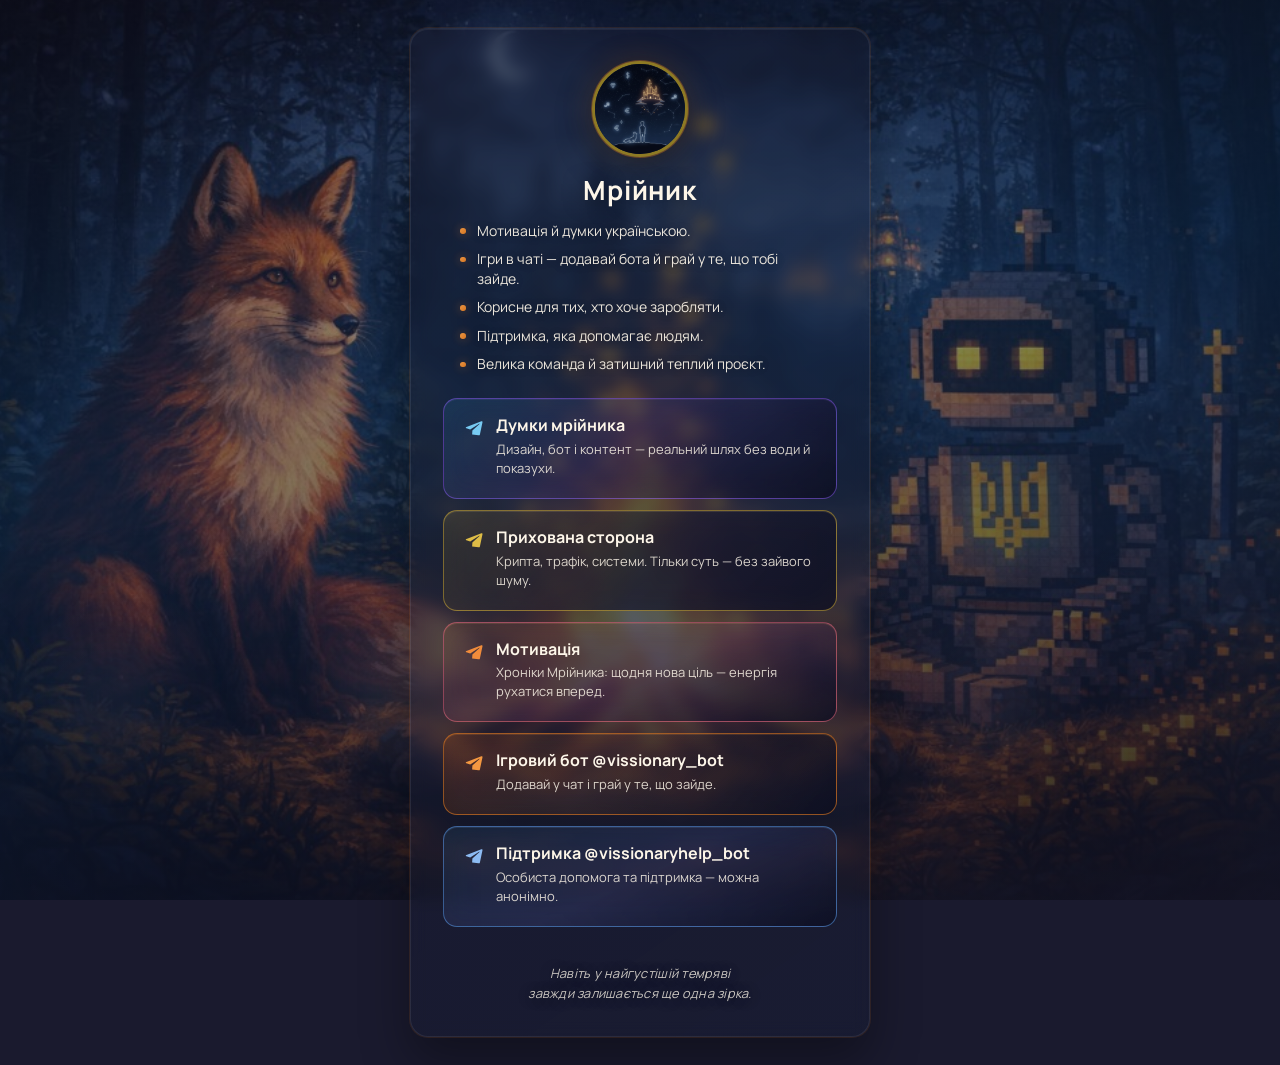
==== index.html @ c7b444ce "Upd 2.0 news" ====
<!DOCTYPE html>
<html lang="uk">
<head>
  <meta charset="UTF-8" />
  <meta name="viewport" content="width=device-width, initial-scale=1, viewport-fit=cover" />
  <meta
    name="description"
    content="Мрійник: Telegram-канали про гроші, дизайн і мотивацію, ігровий бот та анонімна підтримка."
  />
  <meta name="theme-color" content="#1a1a2e" />
  <title>Мрійник — посилання</title>
  <link rel="preconnect" href="https://fonts.googleapis.com" />
  <link rel="preconnect" href="https://fonts.gstatic.com" crossorigin />
  <link
    href="https://fonts.googleapis.com/css2?family=Manrope:wght@400;600;700&display=swap"
    rel="stylesheet"
  />
  <link rel="stylesheet" href="styles.css" />
</head>
<body>
  <div class="bg-scene" aria-hidden="true">
    <div class="bg-photo"></div>
    <div class="bg-vignette"></div>
    <div class="bg-night-cycle"></div>
    <div class="smoke">
      <span class="smoke__wisp smoke__wisp--1"></span>
      <span class="smoke__wisp smoke__wisp--2"></span>
      <span class="smoke__wisp smoke__wisp--3"></span>
      <span class="smoke__wisp smoke__wisp--4"></span>
      <span class="smoke__wisp smoke__wisp--5"></span>
    </div>
  </div>
  <div class="shell">
    <main class="card">
      <header class="profile">
        <div class="avatar">
          <img class="avatar__img" src="1.png" alt="Мрійник" width="96" height="96" />
        </div>
        <h1 class="profile__title">Мрійник</h1>
        <ul class="profile__list">
          <li>Мотивація й думки українською.</li>
          <li>Ігри в чаті — додавай бота й грай у те, що тобі зайде.</li>
          <li>Корисне для тих, хто хоче заробляти.</li>
          <li>Підтримка, яка допомагає людям.</li>
          <li>Велика команда й затишний теплий проєкт.</li>
        </ul>
      </header>

      <ul class="links" aria-label="Канали та боти в Telegram">
        <li>
          <a
            class="link link--design"
            href="https://t.me/Mechtatel_dumki"
            target="_blank"
            rel="noopener noreferrer"
          >
            <div class="link__row">
              <svg class="link__icon" viewBox="0 0 24 24" fill="currentColor" aria-hidden="true">
                <path
                  d="M9.78 18.65l.28-4.23 7.68-6.92c.33-.3-.07-.46-.52-.19L7.74 13.3 3.64 12c-.88-.29-.89-.86.08-1.3l15.97-6.16c.73-.33 1.43.18 1.15 1.43l-2.72 12.81c-.19.91-.74 1.13-1.5.71L9.78 18.65z"
                />
              </svg>
              <div class="link__text">
                <span class="link__title">Думки мрійника</span>
                <span class="link__desc">Дизайн, бот і контент — реальний шлях без води й показухи.</span>
              </div>
            </div>
          </a>
        </li>

        <li>
          <a
            class="link link--cash"
            href="https://t.me/vissionary_cash"
            target="_blank"
            rel="noopener noreferrer"
          >
            <div class="link__row">
              <svg class="link__icon" viewBox="0 0 24 24" fill="currentColor" aria-hidden="true">
                <path
                  d="M9.78 18.65l.28-4.23 7.68-6.92c.33-.3-.07-.46-.52-.19L7.74 13.3 3.64 12c-.88-.29-.89-.86.08-1.3l15.97-6.16c.73-.33 1.43.18 1.15 1.43l-2.72 12.81c-.19.91-.74 1.13-1.5.71L9.78 18.65z"
                />
              </svg>
              <div class="link__text">
                <span class="link__title">Прихована сторона</span>
                <span class="link__desc">Крипта, трафік, системи. Тільки суть — без зайвого шуму.</span>
              </div>
            </div>
          </a>
        </li>

        <li>
          <a
            class="link link--motivation"
            href="https://t.me/Mechtatel_Motivation"
            target="_blank"
            rel="noopener noreferrer"
          >
            <div class="link__row">
              <svg class="link__icon" viewBox="0 0 24 24" fill="currentColor" aria-hidden="true">
                <path
                  d="M9.78 18.65l.28-4.23 7.68-6.92c.33-.3-.07-.46-.52-.19L7.74 13.3 3.64 12c-.88-.29-.89-.86.08-1.3l15.97-6.16c.73-.33 1.43.18 1.15 1.43l-2.72 12.81c-.19.91-.74 1.13-1.5.71L9.78 18.65z"
                />
              </svg>
              <div class="link__text">
                <span class="link__title">Мотивація</span>
                <span class="link__desc">Хроніки Мрійника: щодня нова ціль — енергія рухатися вперед.</span>
              </div>
            </div>
          </a>
        </li>

        <li>
          <a
            class="link link--play"
            href="https://t.me/vissionary_bot"
            target="_blank"
            rel="noopener noreferrer"
          >
            <div class="link__row">
              <svg class="link__icon" viewBox="0 0 24 24" fill="currentColor" aria-hidden="true">
                <path
                  d="M9.78 18.65l.28-4.23 7.68-6.92c.33-.3-.07-.46-.52-.19L7.74 13.3 3.64 12c-.88-.29-.89-.86.08-1.3l15.97-6.16c.73-.33 1.43.18 1.15 1.43l-2.72 12.81c-.19.91-.74 1.13-1.5.71L9.78 18.65z"
                />
              </svg>
              <div class="link__text">
                <span class="link__title">Ігровий бот @vissionary_bot</span>
                <span class="link__desc">Додавай у чат і грай у те, що зайде.</span>
              </div>
            </div>
          </a>
        </li>

        <li>
          <a
            class="link link--help"
            href="https://t.me/vissionaryhelp_bot"
            target="_blank"
            rel="noopener noreferrer"
          >
            <div class="link__row">
              <svg class="link__icon" viewBox="0 0 24 24" fill="currentColor" aria-hidden="true">
                <path
                  d="M9.78 18.65l.28-4.23 7.68-6.92c.33-.3-.07-.46-.52-.19L7.74 13.3 3.64 12c-.88-.29-.89-.86.08-1.3l15.97-6.16c.73-.33 1.43.18 1.15 1.43l-2.72 12.81c-.19.91-.74 1.13-1.5.71L9.78 18.65z"
                />
              </svg>
              <div class="link__text">
                <span class="link__title">Підтримка @vissionaryhelp_bot</span>
                <span class="link__desc">Особиста допомога та підтримка — можна анонімно.</span>
              </div>
            </div>
          </a>
        </li>
      </ul>

      <footer class="site-footer">
        <p class="site-footer__quote">
          Навіть у найгустішій темряві завжди залишається ще одна зірка.
        </p>
      </footer>
    </main>
  </div>
</body>
</html>
---- styles.css ----
/* --------------------------------------------------------------------------
   Тема «лис / вогонь» — змінні
   -------------------------------------------------------------------------- */
:root {
  --fox-orange: #e67e22;
  --fox-deep: #d35400;
  --amber: #ff9f43;
  --night: #1a1a2e;
  --navy: #16213e;
  --forest: #0f3460;
  --gold: #f1c40f;
  --cream: #fdf6e9;

  --glass-bg: rgba(12, 14, 32, 0.62);
  --glass-bg-hover: rgba(18, 22, 48, 0.78);
  --glass-border: rgba(230, 126, 34, 0.42);
  --glass-border-hover: rgba(241, 196, 15, 0.5);

  --radius-card: 18px;
  --radius-link: 14px;
  --shadow-fire: 0 8px 32px rgba(230, 126, 34, 0.18);

  --font: "Manrope", system-ui, -apple-system, sans-serif;
  --safe-top: env(safe-area-inset-top, 0px);
  --safe-bottom: env(safe-area-inset-bottom, 0px);
}

/* --------------------------------------------------------------------------
   База
   -------------------------------------------------------------------------- */
*,
*::before,
*::after {
  box-sizing: border-box;
}

html {
  height: 100%;
  scroll-behavior: smooth;
}

@media (prefers-reduced-motion: reduce) {
  html {
    scroll-behavior: auto;
  }
}

body {
  margin: 0;
  min-height: 100%;
  min-height: 100dvh;
  position: relative;
  font-family: var(--font);
  font-size: 16px;
  line-height: 1.5;
  color: var(--cream);
  background-color: var(--night);
  display: flex;
  flex-direction: column;
  align-items: center;
  justify-content: flex-start;
  padding: calc(1.35rem + var(--safe-top)) clamp(1rem, 4vw, 1.5rem)
    calc(1.75rem + var(--safe-bottom));
}

/* --------------------------------------------------------------------------
   Фон: фото, затьмарення, «ніч іде», дим від вогнища
   -------------------------------------------------------------------------- */
.bg-scene {
  position: fixed;
  inset: 0;
  z-index: 0;
  overflow: hidden;
  pointer-events: none;
}

.bg-photo {
  position: absolute;
  inset: 0;
  background-image: url("background.png");
  background-size: cover;
  background-position: center 40%;
  background-repeat: no-repeat;
  transform: scale(1.02);
}

.bg-vignette {
  position: absolute;
  inset: 0;
  background: linear-gradient(
    168deg,
    rgba(22, 24, 48, 0.4) 0%,
    rgba(15, 52, 96, 0.5) 42%,
    rgba(26, 26, 46, 0.82) 100%
  );
}

/* Повільна зміна світла ніби глибшає ніч / гасне жар */
.bg-night-cycle {
  position: absolute;
  inset: 0;
  background:
    radial-gradient(
      ellipse 130% 90% at 50% 88%,
      rgba(255, 120, 60, 0.12) 0%,
      transparent 42%
    ),
    radial-gradient(
      ellipse 90% 70% at 20% 95%,
      rgba(10, 18, 45, 0.55) 0%,
      transparent 55%
    ),
    radial-gradient(
      ellipse 80% 60% at 82% 90%,
      rgba(8, 14, 38, 0.45) 0%,
      transparent 50%
    );
  mix-blend-mode: soft-light;
  animation: nightDrift 72s ease-in-out infinite alternate;
}

@keyframes nightDrift {
  0% {
    opacity: 0.45;
    filter: hue-rotate(0deg) saturate(1);
  }
  33% {
    opacity: 0.72;
    filter: hue-rotate(-8deg) saturate(1.08);
  }
  66% {
    opacity: 0.58;
    filter: hue-rotate(6deg) saturate(0.92);
  }
  100% {
    opacity: 0.68;
    filter: hue-rotate(-4deg) saturate(1.02);
  }
}

.smoke {
  position: absolute;
  inset: 0;
}

.smoke__wisp {
  position: absolute;
  left: 50%;
  bottom: clamp(14%, 18vh, 22%);
  width: min(42vw, 220px);
  height: min(55vh, 380px);
  border-radius: 50%;
  filter: blur(32px);
  transform: translate(-50%, 0);
  transform-origin: 50% 100%;
  will-change: transform, opacity;
}

.smoke__wisp--1 {
  margin-left: -18%;
  background: radial-gradient(
    ellipse 70% 55% at 50% 100%,
    rgba(255, 190, 140, 0.14) 0%,
    rgba(170, 180, 200, 0.12) 35%,
    rgba(100, 110, 140, 0.04) 60%,
    transparent 78%
  );
  animation: smokeFloat1 32s ease-in-out infinite;
}

.smoke__wisp--2 {
  margin-left: -42%;
  width: min(38vw, 180px);
  height: min(48vh, 320px);
  filter: blur(40px);
  background: radial-gradient(
    ellipse 65% 50% at 55% 100%,
    rgba(200, 210, 230, 0.16) 0%,
    rgba(130, 140, 170, 0.07) 50%,
    transparent 72%
  );
  animation: smokeFloat2 41s ease-in-out infinite;
  animation-delay: -8s;
}

.smoke__wisp--3 {
  margin-left: 2%;
  width: min(48vw, 260px);
  height: min(62vh, 420px);
  filter: blur(36px);
  background: radial-gradient(
    ellipse 75% 58% at 48% 100%,
    rgba(255, 200, 160, 0.1) 0%,
    rgba(160, 175, 200, 0.11) 40%,
    transparent 75%
  );
  animation: smokeFloat3 36s ease-in-out infinite;
  animation-delay: -14s;
}

.smoke__wisp--4 {
  margin-left: -55%;
  width: min(35vw, 160px);
  height: min(40vh, 280px);
  bottom: clamp(16%, 20vh, 24%);
  filter: blur(44px);
  background: radial-gradient(
    ellipse 60% 48% at 50% 100%,
    rgba(185, 195, 215, 0.12) 0%,
    transparent 68%
  );
  animation: smokeFloat4 48s ease-in-out infinite;
  animation-delay: -22s;
}

.smoke__wisp--5 {
  margin-left: 28%;
  width: min(36vw, 170px);
  height: min(44vh, 300px);
  filter: blur(38px);
  background: radial-gradient(
    ellipse 68% 52% at 45% 100%,
    rgba(210, 218, 235, 0.13) 0%,
    rgba(120, 130, 160, 0.05) 55%,
    transparent 74%
  );
  animation: smokeFloat5 39s ease-in-out infinite;
  animation-delay: -5s;
}

@keyframes smokeFloat1 {
  0%,
  100% {
    transform: translate(-50%, 0) scale(1) rotate(-1deg);
    opacity: 0.35;
  }
  25% {
    transform: translate(calc(-50% + 18px), -18vh) scale(1.12) rotate(2deg);
    opacity: 0.65;
  }
  50% {
    transform: translate(calc(-50% - 12px), -36vh) scale(1.22) rotate(-2deg);
    opacity: 0.5;
  }
  75% {
    transform: translate(calc(-50% + 8px), -52vh) scale(1.08) rotate(1deg);
    opacity: 0.28;
  }
}

@keyframes smokeFloat2 {
  0%,
  100% {
    transform: translate(-50%, 4%) scale(0.95) rotate(2deg);
    opacity: 0.25;
  }
  30% {
    transform: translate(calc(-50% - 24px), -22vh) scale(1.08) rotate(-3deg);
    opacity: 0.55;
  }
  60% {
    transform: translate(calc(-50% + 10px), -44vh) scale(1.18) rotate(2deg);
    opacity: 0.4;
  }
  85% {
    transform: translate(calc(-50% - 6px), -58vh) scale(1.02) rotate(-1deg);
    opacity: 0.2;
  }
}

@keyframes smokeFloat3 {
  0%,
  100% {
    transform: translate(-50%, 0) scale(1.05) rotate(0deg);
    opacity: 0.3;
  }
  20% {
    transform: translate(calc(-50% - 15px), -14vh) scale(1.1) rotate(3deg);
    opacity: 0.58;
  }
  55% {
    transform: translate(calc(-50% + 22px), -38vh) scale(1.25) rotate(-2deg);
    opacity: 0.45;
  }
  80% {
    transform: translate(calc(-50% - 8px), -55vh) scale(1.06) rotate(1deg);
    opacity: 0.22;
  }
}

@keyframes smokeFloat4 {
  0%,
  100% {
    transform: translate(-50%, 0) scale(1) rotate(-2deg);
    opacity: 0.2;
  }
  40% {
    transform: translate(calc(-50% + 14px), -28vh) scale(1.15) rotate(3deg);
    opacity: 0.48;
  }
  70% {
    transform: translate(calc(-50% - 20px), -48vh) scale(1.08) rotate(-2deg);
    opacity: 0.32;
  }
}

@keyframes smokeFloat5 {
  0%,
  100% {
    transform: translate(-50%, 2%) scale(0.98) rotate(1deg);
    opacity: 0.28;
  }
  35% {
    transform: translate(calc(-50% + 20px), -20vh) scale(1.12) rotate(-2deg);
    opacity: 0.52;
  }
  65% {
    transform: translate(calc(-50% - 14px), -42vh) scale(1.2) rotate(2deg);
    opacity: 0.38;
  }
}

@media (prefers-reduced-motion: reduce) {
  .bg-night-cycle,
  .smoke__wisp {
    animation: none !important;
  }

  .bg-night-cycle {
    opacity: 0.55;
  }

  .smoke__wisp {
    opacity: 0.2;
    transform: translate(-50%, -10vh);
  }
}

/* --------------------------------------------------------------------------
   Обгортка картки
   -------------------------------------------------------------------------- */
.shell {
  position: relative;
  z-index: 1;
  width: 100%;
  max-width: 440px;
  padding: clamp(1.25rem, 4vw, 1.75rem);
  border-radius: var(--radius-card);
  background: linear-gradient(
    145deg,
    rgba(26, 26, 46, 0.35) 0%,
    rgba(22, 33, 62, 0.25) 100%
  );
  border: 1px solid rgba(255, 255, 255, 0.08);
  box-shadow:
    0 0 0 1px rgba(230, 126, 34, 0.12),
    0 24px 48px rgba(0, 0, 0, 0.35),
    inset 0 1px 0 rgba(255, 255, 255, 0.06);
  backdrop-filter: blur(8px);
  -webkit-backdrop-filter: blur(8px);
}

.card {
  display: flex;
  flex-direction: column;
  align-items: center;
  gap: 1.5rem;
}

/* --------------------------------------------------------------------------
   Профіль
   -------------------------------------------------------------------------- */
.profile {
  text-align: center;
}

.avatar {
  width: 96px;
  height: 96px;
  margin: 0 auto 0.85rem;
  border-radius: 50%;
  border: 3px solid rgba(241, 196, 15, 0.55);
  box-shadow:
    0 0 0 1px rgba(230, 126, 34, 0.35),
    0 10px 36px rgba(0, 0, 0, 0.45),
    0 0 32px rgba(230, 126, 34, 0.2);
  background: var(--navy);
  overflow: hidden;
}

.avatar__img {
  width: 100%;
  height: 100%;
  display: block;
  object-fit: cover;
  object-position: center 28%;
}

.profile__title {
  margin: 0;
  font-size: clamp(1.4rem, 4.5vw, 1.65rem);
  font-weight: 700;
  letter-spacing: 0.03em;
  text-shadow: 0 2px 20px rgba(0, 0, 0, 0.55);
}

.profile__list {
  margin: 0.65rem 0 0;
  padding: 0;
  list-style: none;
  width: 100%;
  max-width: 22.5rem;
  margin-inline: auto;
  text-align: left;
  font-size: 0.875rem;
  font-weight: 400;
  line-height: 1.45;
  opacity: 0.92;
}

.profile__list li {
  position: relative;
  margin: 0 0 0.5rem;
  padding-left: 1.05rem;
  text-shadow: 0 1px 10px rgba(0, 0, 0, 0.45);
}

.profile__list li:last-child {
  margin-bottom: 0;
}

.profile__list li::before {
  content: "";
  position: absolute;
  left: 0;
  top: 0.55em;
  width: 0.35rem;
  height: 0.35rem;
  border-radius: 50%;
  background: linear-gradient(135deg, var(--amber), var(--fox-orange));
  box-shadow: 0 0 10px rgba(230, 126, 34, 0.55);
}

/* --------------------------------------------------------------------------
   Посилання
   -------------------------------------------------------------------------- */
.links {
  width: 100%;
  display: flex;
  flex-direction: column;
  gap: 0.7rem;
  margin: 0;
  padding: 0;
  list-style: none;
}

.link {
  display: block;
  text-decoration: none;
  color: inherit;
  padding: 1rem 1.2rem;
  border-radius: var(--radius-link);
  background: var(--glass-bg);
  border: 1px solid var(--glass-border);
  backdrop-filter: blur(14px);
  -webkit-backdrop-filter: blur(14px);
  transition:
    transform 0.22s ease,
    box-shadow 0.22s ease,
    border-color 0.22s ease,
    background 0.22s ease;
}

@media (prefers-reduced-motion: reduce) {
  .link {
    transition: none;
  }
}

.link:hover {
  transform: translateY(-3px);
}

.link:active {
  transform: translateY(-1px);
}

.link:focus-visible {
  outline: 2px solid var(--gold);
  outline-offset: 3px;
}

/* Окреме оформлення кнопок */
.link--cash {
  border-color: rgba(212, 175, 55, 0.55);
  background:
    linear-gradient(135deg, rgba(212, 175, 55, 0.14) 0%, rgba(26, 26, 46, 0.72) 55%, rgba(12, 14, 32, 0.75) 100%);
  box-shadow: inset 0 1px 0 rgba(255, 220, 150, 0.12);
}

.link--cash .link__icon {
  color: #e8c547;
}

.link--cash:hover {
  border-color: rgba(241, 220, 120, 0.75);
  background:
    linear-gradient(135deg, rgba(212, 175, 55, 0.22) 0%, rgba(30, 32, 55, 0.82) 50%, rgba(14, 16, 36, 0.88) 100%);
  box-shadow:
    0 0 24px rgba(212, 175, 55, 0.22),
    0 12px 32px rgba(0, 0, 0, 0.35);
}

.link--cash:focus-visible {
  outline-color: #e8c547;
}

.link--design {
  border-color: rgba(139, 92, 246, 0.5);
  background:
    linear-gradient(145deg, rgba(56, 189, 248, 0.12) 0%, rgba(139, 92, 246, 0.1) 45%, rgba(12, 14, 32, 0.78) 100%);
  box-shadow: inset 0 1px 0 rgba(167, 139, 250, 0.1);
}

.link--design .link__icon {
  color: #7dd3fc;
}

.link--design:hover {
  border-color: rgba(167, 139, 250, 0.7);
  background:
    linear-gradient(145deg, rgba(56, 189, 248, 0.2) 0%, rgba(139, 92, 246, 0.16) 40%, rgba(18, 20, 42, 0.88) 100%);
  box-shadow:
    0 0 28px rgba(139, 92, 246, 0.25),
    0 12px 32px rgba(0, 0, 0, 0.35);
}

.link--design:focus-visible {
  outline-color: #a78bfa;
}

.link--motivation {
  border-color: rgba(251, 113, 133, 0.5);
  background:
    linear-gradient(160deg, rgba(251, 146, 60, 0.12) 0%, rgba(244, 114, 182, 0.1) 50%, rgba(12, 14, 32, 0.78) 100%);
  box-shadow: inset 0 1px 0 rgba(253, 186, 116, 0.12);
}

.link--motivation .link__icon {
  color: #fb923c;
}

.link--motivation:hover {
  border-color: rgba(253, 164, 175, 0.75);
  background:
    linear-gradient(160deg, rgba(251, 146, 60, 0.2) 0%, rgba(244, 114, 182, 0.16) 45%, rgba(18, 20, 42, 0.88) 100%);
  box-shadow:
    0 0 28px rgba(251, 113, 133, 0.22),
    0 12px 32px rgba(0, 0, 0, 0.35);
}

.link--motivation:focus-visible {
  outline-color: #fb7185;
}

.link--play {
  border-color: rgba(230, 126, 34, 0.6);
  background:
    linear-gradient(125deg, rgba(211, 84, 0, 0.18) 0%, rgba(230, 126, 34, 0.1) 40%, rgba(12, 14, 32, 0.78) 100%);
  box-shadow: inset 0 1px 0 rgba(255, 159, 67, 0.15);
}

.link--play .link__icon {
  color: #ff9f43;
}

.link--play:hover {
  border-color: rgba(255, 159, 67, 0.85);
  background:
    linear-gradient(125deg, rgba(211, 84, 0, 0.26) 0%, rgba(230, 126, 34, 0.18) 35%, rgba(18, 20, 42, 0.88) 100%);
  box-shadow:
    0 0 32px rgba(230, 126, 34, 0.35),
    0 12px 32px rgba(0, 0, 0, 0.35);
}

.link--play:focus-visible {
  outline-color: #ff9f43;
}

.link--help {
  border-color: rgba(96, 165, 250, 0.5);
  background:
    linear-gradient(155deg, rgba(56, 189, 248, 0.08) 0%, rgba(129, 140, 248, 0.12) 50%, rgba(12, 14, 32, 0.78) 100%);
  box-shadow: inset 0 1px 0 rgba(147, 197, 253, 0.12);
}

.link--help .link__icon {
  color: #93c5fd;
}

.link--help:hover {
  border-color: rgba(147, 197, 253, 0.75);
  background:
    linear-gradient(155deg, rgba(56, 189, 248, 0.14) 0%, rgba(129, 140, 248, 0.18) 45%, rgba(18, 20, 42, 0.88) 100%);
  box-shadow:
    0 0 28px rgba(96, 165, 250, 0.22),
    0 12px 32px rgba(0, 0, 0, 0.35);
}

.link--help:focus-visible {
  outline-color: #93c5fd;
}

.link__row {
  display: flex;
  align-items: flex-start;
  gap: 0.65rem;
  margin-bottom: 0.25rem;
}

.link__icon {
  width: 1.4rem;
  height: 1.4rem;
  flex-shrink: 0;
  margin-top: 0.12rem;
  color: var(--amber);
  opacity: 0.95;
}

.link__text {
  flex: 1;
  min-width: 0;
  display: flex;
  flex-direction: column;
  align-items: flex-start;
}

.link__title {
  font-weight: 700;
  font-size: 1rem;
  line-height: 1.35;
  display: flex;
  flex-wrap: wrap;
  align-items: center;
  gap: 0.35rem 0.5rem;
}

.link__desc {
  display: block;
  margin-top: 0.2rem;
  font-size: 0.8125rem;
  opacity: 0.84;
  line-height: 1.45;
}

.badge {
  display: inline-flex;
  align-items: center;
  font-size: 0.625rem;
  font-weight: 700;
  text-transform: uppercase;
  letter-spacing: 0.07em;
  padding: 0.22rem 0.5rem;
  border-radius: 6px;
  background: rgba(241, 196, 15, 0.18);
  color: var(--gold);
  border: 1px solid rgba(241, 196, 15, 0.32);
}

/* --------------------------------------------------------------------------
   Підвал
   -------------------------------------------------------------------------- */
.site-footer {
  margin-top: 0.85rem;
  text-align: center;
}

.site-footer__quote {
  margin: 0;
  max-width: 28ch;
  margin-inline: auto;
  font-size: 0.8rem;
  font-style: italic;
  font-weight: 400;
  line-height: 1.55;
  letter-spacing: 0.02em;
  color: rgba(253, 246, 233, 0.78);
  text-shadow: 0 1px 14px rgba(0, 0, 0, 0.45);
}

/* --------------------------------------------------------------------------
   Великі екрани
   -------------------------------------------------------------------------- */
@media (min-width: 900px) {
  body {
    justify-content: center;
    padding-top: calc(1.75rem + var(--safe-top));
  }

  .bg-photo {
    background-position: center center;
  }

  .shell {
    padding: clamp(1.5rem, 3vw, 2rem) clamp(1.5rem, 3vw, 2rem);
  }
}

@media (min-width: 1200px) {
  .shell {
    max-width: 460px;
  }
}
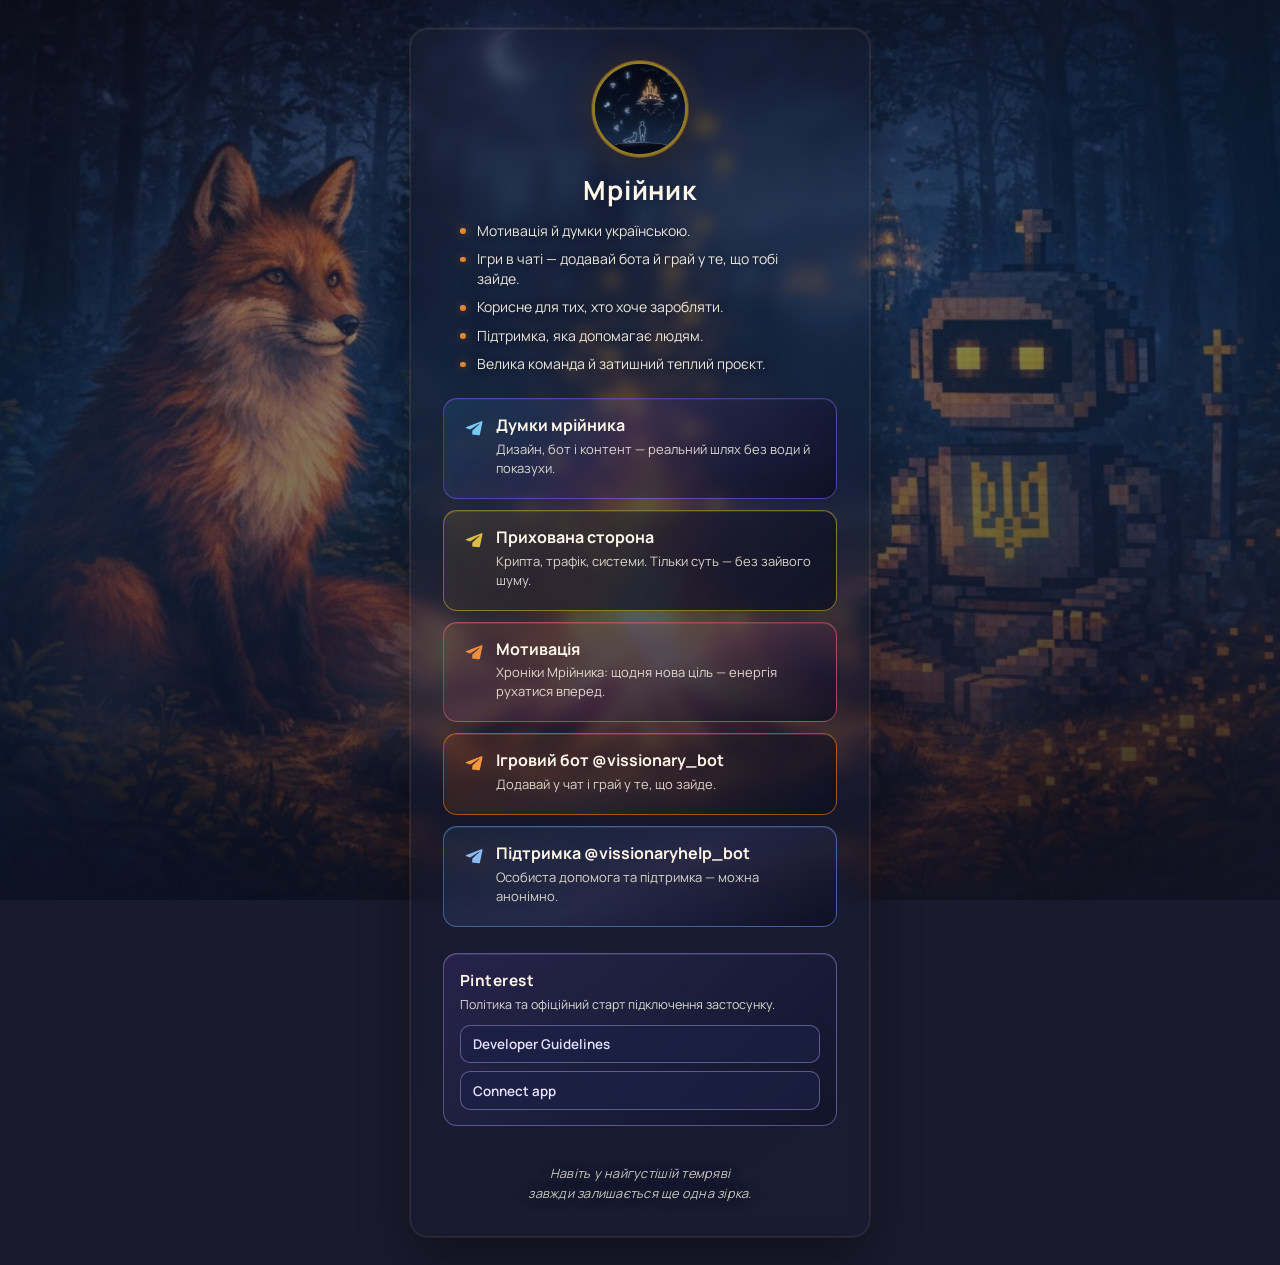
==== commit 34825c61: "upd upd" ====
--- a/index.html
+++ b/index.html
@@ -153,6 +153,29 @@
         </li>
       </ul>
 
+      <section class="pinterest" aria-label="Документи Pinterest">
+        <h2 class="pinterest__title">Pinterest</h2>
+        <p class="pinterest__desc">Політика та офіційний старт підключення застосунку.</p>
+        <div class="pinterest__links">
+          <a
+            class="pinterest__link"
+            href="https://policy.pinterest.com/en-gb/developer-guidelines?utm_source=chatgpt.com"
+            target="_blank"
+            rel="noopener noreferrer"
+          >
+            Developer Guidelines
+          </a>
+          <a
+            class="pinterest__link"
+            href="https://developers.pinterest.com/docs/getting-started/connect-app/"
+            target="_blank"
+            rel="noopener noreferrer"
+          >
+            Connect app
+          </a>
+        </div>
+      </section>
+
       <footer class="site-footer">
         <p class="site-footer__quote">
           Навіть у найгустішій темряві завжди залишається ще одна зірка.
--- a/styles.css
+++ b/styles.css
@@ -668,6 +668,65 @@
 }
 
 /* --------------------------------------------------------------------------
+   Pinterest блок
+   -------------------------------------------------------------------------- */
+.pinterest {
+  width: 100%;
+  margin-top: 0.15rem;
+  padding: 0.95rem 1rem;
+  border-radius: 14px;
+  border: 1px solid rgba(189, 167, 255, 0.4);
+  background:
+    linear-gradient(140deg, rgba(111, 66, 193, 0.18) 0%, rgba(38, 51, 110, 0.2) 45%, rgba(16, 18, 40, 0.7) 100%);
+  box-shadow: inset 0 1px 0 rgba(196, 181, 253, 0.14);
+}
+
+.pinterest__title {
+  margin: 0;
+  font-size: 0.96rem;
+  font-weight: 700;
+  letter-spacing: 0.03em;
+}
+
+.pinterest__desc {
+  margin: 0.25rem 0 0;
+  font-size: 0.78rem;
+  line-height: 1.45;
+  opacity: 0.86;
+}
+
+.pinterest__links {
+  margin-top: 0.65rem;
+  display: grid;
+  gap: 0.5rem;
+}
+
+.pinterest__link {
+  display: block;
+  text-decoration: none;
+  color: #e9e2ff;
+  font-size: 0.84rem;
+  font-weight: 600;
+  line-height: 1.35;
+  padding: 0.58rem 0.72rem;
+  border-radius: 10px;
+  border: 1px solid rgba(196, 181, 253, 0.4);
+  background: rgba(29, 33, 72, 0.65);
+  transition: transform 0.2s ease, border-color 0.2s ease, background 0.2s ease;
+}
+
+.pinterest__link:hover {
+  transform: translateY(-1px);
+  border-color: rgba(221, 214, 254, 0.8);
+  background: rgba(54, 44, 122, 0.62);
+}
+
+.pinterest__link:focus-visible {
+  outline: 2px solid #c4b5fd;
+  outline-offset: 2px;
+}
+
+/* --------------------------------------------------------------------------
    Підвал
    -------------------------------------------------------------------------- */
 .site-footer {
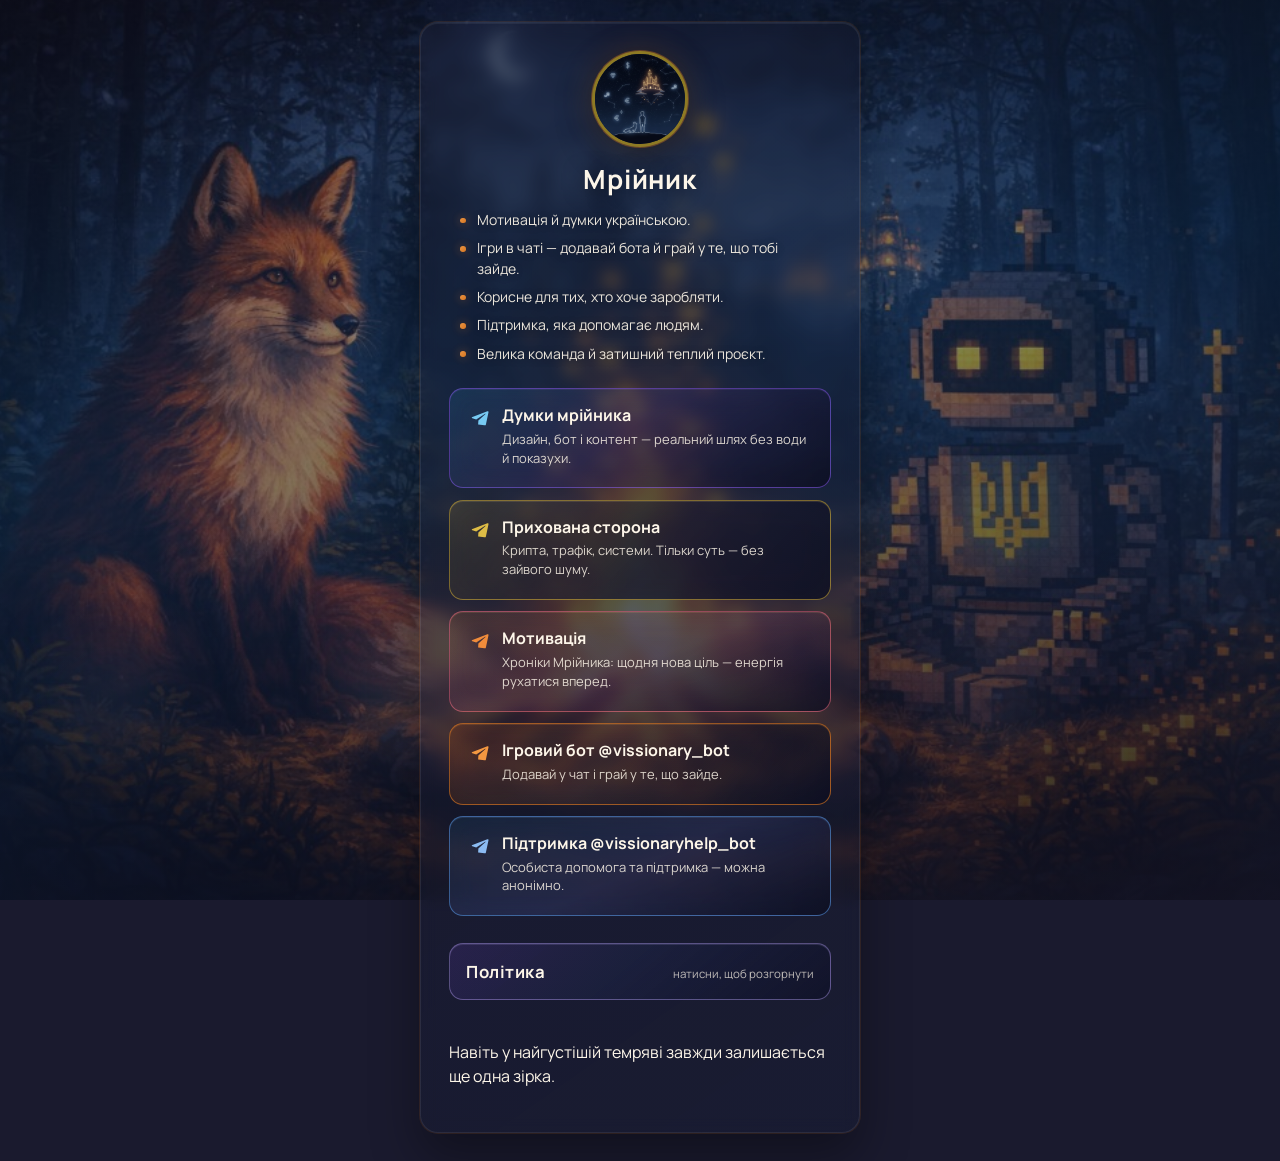
==== commit a6786d14: "upd 4" ====
--- a/index.html
+++ b/index.html
@@ -153,27 +153,119 @@
         </li>
       </ul>
 
-      <section class="pinterest" aria-label="Документи Pinterest">
-        <h2 class="pinterest__title">Pinterest</h2>
-        <p class="pinterest__desc">Політика та офіційний старт підключення застосунку.</p>
-        <div class="pinterest__links">
-          <a
-            class="pinterest__link"
-            href="https://policy.pinterest.com/en-gb/developer-guidelines?utm_source=chatgpt.com"
-            target="_blank"
-            rel="noopener noreferrer"
-          >
-            Developer Guidelines
-          </a>
-          <a
-            class="pinterest__link"
-            href="https://developers.pinterest.com/docs/getting-started/connect-app/"
-            target="_blank"
-            rel="noopener noreferrer"
-          >
-            Connect app
-          </a>
-        </div>
+      <section class="policy" aria-label="Політика Pinterest">
+        <details class="policy__accordion">
+          <summary class="policy__summary">
+            <span class="policy__summary-title">Політика</span>
+            <span class="policy__summary-hint">натисни, щоб розгорнути</span>
+          </summary>
+          <div class="policy__content">
+            <p class="policy__intro">
+              Ключові пункти з Pinterest Developer Guidelines і Connect app — коротко, щоб одразу розуміти вимоги.
+            </p>
+            <div class="policy__table-wrap">
+              <table class="policy__table">
+                <thead>
+                  <tr>
+                    <th>Розділ</th>
+                    <th>Що потрібно</th>
+                  </tr>
+                </thead>
+                <tbody>
+                  <tr>
+                    <td>1. Базові принципи</td>
+                    <td>
+                      Бути прозорими для користувача, працювати лише з авторизацією, не збирати логіни/паролі, не
+                      продавати дані, мати власну privacy policy.
+                    </td>
+                  </tr>
+                  <tr>
+                    <td>2. Дозволено робити</td>
+                    <td>
+                      Інтеграції для реклами, контенту, креативу, e-commerce, вимірювання ефективності та робочих
+                      інструментів для брендів/креаторів.
+                    </td>
+                  </tr>
+                  <tr>
+                    <td>3. Заборонено</td>
+                    <td>
+                      Автодії без згоди користувача, скрейпінг, обхід обмежень, фейкові інсайти, спам-інструменти,
+                      стимулювання неорганічної активності.
+                    </td>
+                  </tr>
+                  <tr>
+                    <td>4. Публікація контенту</td>
+                    <td>
+                      Якщо показуємо контент Pinterest — має бути видиме посилання назад на Pinterest, без перекриття та
+                      без викривлення оригіналу.
+                    </td>
+                  </tr>
+                  <tr>
+                    <td>5. Ads / аудиторії</td>
+                    <td>
+                      Потрібні чіткі повідомлення про використання даних, згода/opt-out, заборона використовувати дані
+                      Pinterest для таргету поза Pinterest.
+                    </td>
+                  </tr>
+                  <tr>
+                    <td>6. Anti-abuse</td>
+                    <td>
+                      Продукт не має допомагати зловживанням. Pinterest може обмежити або вимкнути застосунок за
+                      порушення.
+                    </td>
+                  </tr>
+                  <tr>
+                    <td>7. Connect app: старт</td>
+                    <td>
+                      Потрібен бізнес-акаунт, підтверджений email, прийняті Developer Terms, потім заявка на trial
+                      access у My apps.
+                    </td>
+                  </tr>
+                  <tr>
+                    <td>8. Redirect URI</td>
+                    <td>
+                      Redirect URI має точно збігатися з URI в налаштуваннях застосунку. Без додаткових редіректів на
+                      третій URL.
+                    </td>
+                  </tr>
+                  <tr>
+                    <td>9. OAuth 2.0 flow</td>
+                    <td>
+                      Authorization request → redirect handling → обмін code на access token → безпечне зберігання і
+                      оновлення токена.
+                    </td>
+                  </tr>
+                  <tr>
+                    <td>10. Вибір scopes (Choose scopes)</td>
+                    <td>
+                      Застосунок має просити мінімально потрібні права: стартуй із базових scopes, а додаткові — тільки коли
+                      реально знадобляться. Під час запиту розрізняй read і write права (write зазвичай вимагає відповідного
+                      read, якщо потрібно отримувати ID/дані для дії). У token запитах scopes задаються як
+                      <span style="white-space: nowrap;">{entity}:read / {entity}:write</span>, розділяючи між собою комами або пробілами.
+                    </td>
+                  </tr>
+                  <tr>
+                    <td>11. Безпека токенів (Github secret scanner)</td>
+                    <td>
+                      Не зберігати й не публікувати access/refresh токени в коді чи репозиторії. Pinterest має GitHub
+                      secret scanning: якщо токен витече, його доступ відкликають, а тобі потрібно заново підʼєднати акаунт.
+                    </td>
+                  </tr>
+                </tbody>
+              </table>
+            </div>
+            <p class="policy__source">
+              Джерела:
+              <a href="https://policy.pinterest.com/en-gb/developer-guidelines?utm_source=chatgpt.com" target="_blank" rel="noopener noreferrer">Developer Guidelines</a>
+              ·
+              <a href="https://developers.pinterest.com/docs/getting-started/connect-app/" target="_blank" rel="noopener noreferrer">Connect app</a>
+              ·
+              <a href="https://developers.pinterest.com/docs/getting-started/set-up-authentication-and-authorization/#choose-scopes" target="_blank" rel="noopener noreferrer">Choose scopes</a>
+              ·
+              <a href="https://developers.pinterest.com/docs/getting-started/set-up-authentication-and-authorization/#github-secret-scanner-program" target="_blank" rel="noopener noreferrer">GitHub secret scanner</a>
+            </p>
+          </div>
+        </details>
       </section>
 
       <footer class="site-footer">
--- a/styles.css
+++ b/styles.css
@@ -668,62 +668,105 @@
 }
 
 /* --------------------------------------------------------------------------
-   Pinterest блок
+   Блок "Політика" (Pinterest)
    -------------------------------------------------------------------------- */
-.pinterest {
+.policy {
   width: 100%;
   margin-top: 0.15rem;
+.policy__accordion {
+  border: 1px solid rgba(189, 167, 255, 0.4);
+  border-radius: 14px;
+  background: linear-gradient(
+    140deg,
+    rgba(111, 66, 193, 0.18) 0%,
+    rgba(38, 51, 110, 0.2) 45%,
+    rgba(16, 18, 40, 0.74) 100%
+  );
+  box-shadow: inset 0 1px 0 rgba(196, 181, 253, 0.14);
+  overflow: hidden;
+}
+
+.policy__summary {
+  cursor: pointer;
+  list-style: none;
   padding: 0.95rem 1rem;
-  border-radius: 14px;
-  border: 1px solid rgba(189, 167, 255, 0.4);
-  background:
-    linear-gradient(140deg, rgba(111, 66, 193, 0.18) 0%, rgba(38, 51, 110, 0.2) 45%, rgba(16, 18, 40, 0.7) 100%);
-  box-shadow: inset 0 1px 0 rgba(196, 181, 253, 0.14);
-}
-
-.pinterest__title {
-  margin: 0;
-  font-size: 0.96rem;
+  display: flex;
+  justify-content: space-between;
+  align-items: baseline;
+  gap: 0.75rem;
+}
+
+.policy__summary::-webkit-details-marker {
+  display: none;
+}
+
+.policy__summary-title {
+  font-size: 1.05rem;
   font-weight: 700;
   letter-spacing: 0.03em;
 }
 
-.pinterest__desc {
-  margin: 0.25rem 0 0;
-  font-size: 0.78rem;
+.policy__summary-hint {
+  font-size: 0.72rem;
+  opacity: 0.72;
+}
+
+.policy__content {
+  padding: 0 1rem 1rem;
+}
+
+.policy__intro {
+  margin: 0.1rem 0 0.75rem;
+  font-size: 0.8rem;
   line-height: 1.45;
   opacity: 0.86;
 }
 
-.pinterest__links {
-  margin-top: 0.65rem;
-  display: grid;
-  gap: 0.5rem;
-}
-
-.pinterest__link {
-  display: block;
-  text-decoration: none;
-  color: #e9e2ff;
-  font-size: 0.84rem;
+.policy__table-wrap {
+  overflow-x: auto;
+  border-radius: 10px;
+}
+
+.policy__table {
+  width: 100%;
+  border-collapse: collapse;
+  font-size: 0.76rem;
+  line-height: 1.4;
+  background: rgba(16, 20, 44, 0.72);
+}
+
+.policy__table th,
+.policy__table td {
+  border: 1px solid rgba(196, 181, 253, 0.22);
+  padding: 0.5rem 0.55rem;
+  text-align: left;
+  vertical-align: top;
+}
+
+.policy__table th {
+  background: rgba(77, 53, 134, 0.4);
+  font-size: 0.72rem;
+  letter-spacing: 0.02em;
+}
+
+.policy__table td:first-child {
+  width: 34%;
+  color: #ddd6fe;
   font-weight: 600;
-  line-height: 1.35;
-  padding: 0.58rem 0.72rem;
-  border-radius: 10px;
-  border: 1px solid rgba(196, 181, 253, 0.4);
-  background: rgba(29, 33, 72, 0.65);
-  transition: transform 0.2s ease, border-color 0.2s ease, background 0.2s ease;
-}
-
-.pinterest__link:hover {
-  transform: translateY(-1px);
-  border-color: rgba(221, 214, 254, 0.8);
-  background: rgba(54, 44, 122, 0.62);
-}
-
-.pinterest__link:focus-visible {
-  outline: 2px solid #c4b5fd;
-  outline-offset: 2px;
+}
+
+.policy__source {
+  margin: 0.62rem 0 0;
+  font-size: 0.74rem;
+  opacity: 0.92;
+}
+
+.policy__source a {
+  color: #c4b5fd;
+}
+
+.policy__source a:hover {
+  color: #ddd6fe;
 }
 
 /* --------------------------------------------------------------------------
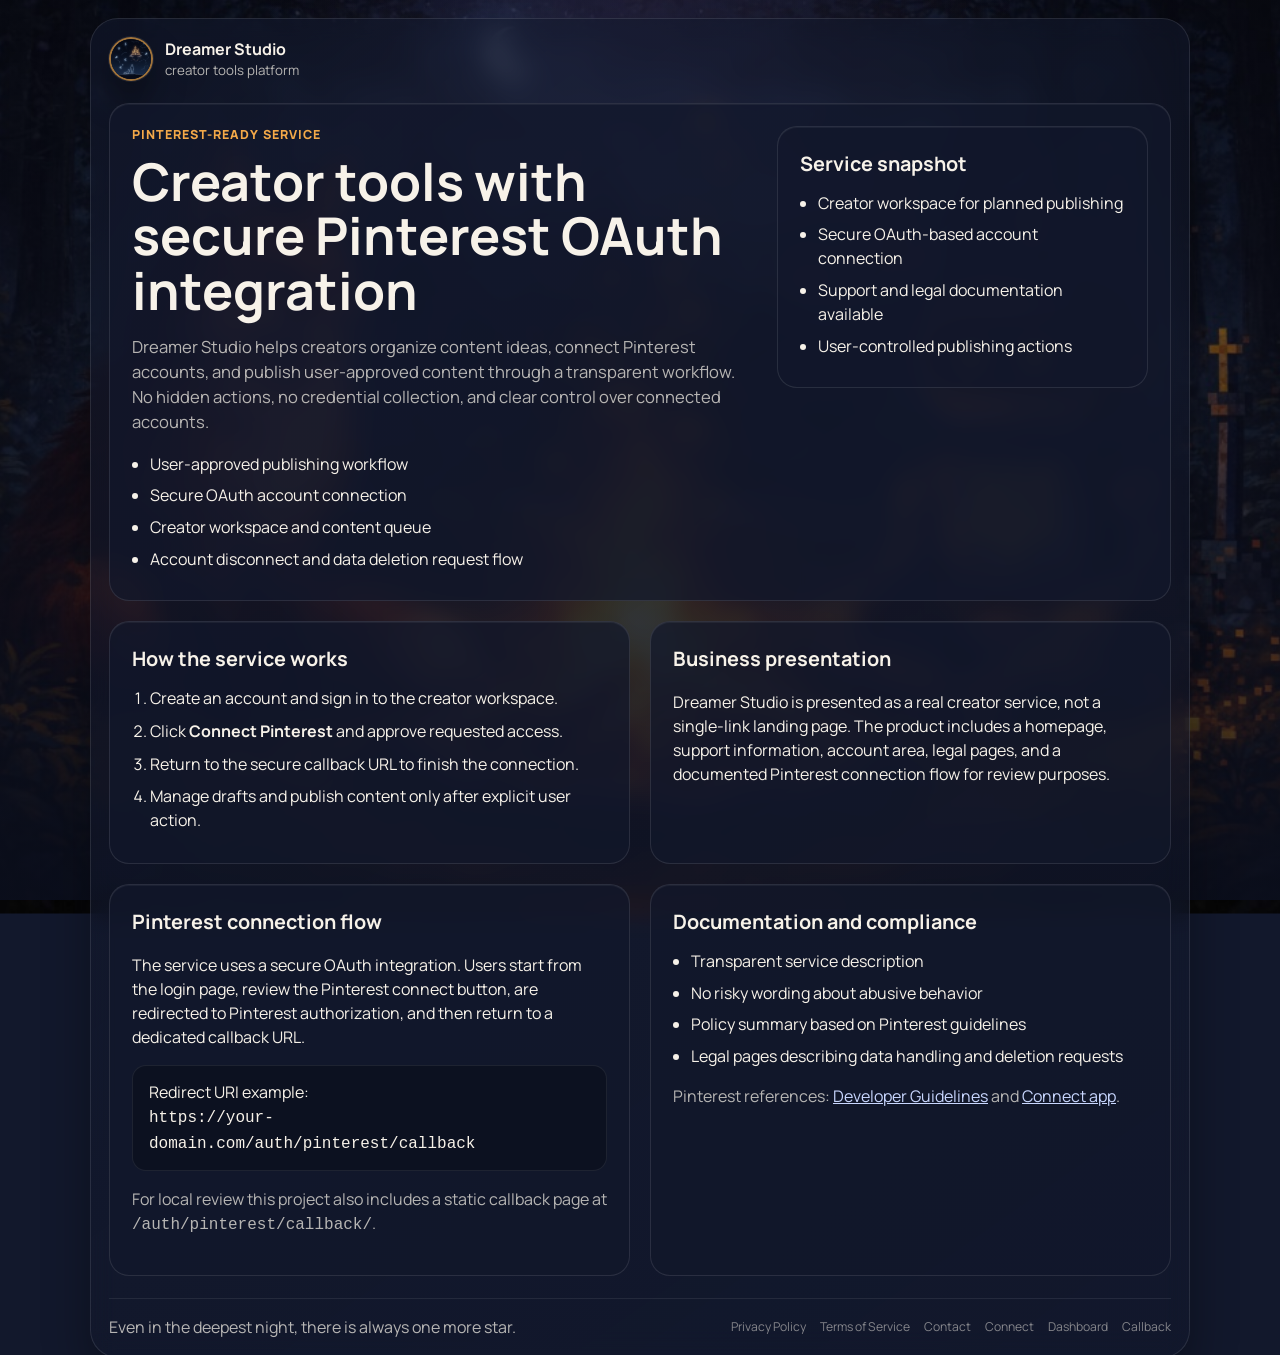
==== commit b4ecaa47: "upd 5" ====
--- a/index.html
+++ b/index.html
@@ -1,18 +1,18 @@
 <!DOCTYPE html>
-<html lang="uk">
+<html lang="en">
 <head>
   <meta charset="UTF-8" />
   <meta name="viewport" content="width=device-width, initial-scale=1, viewport-fit=cover" />
   <meta
     name="description"
-    content="Мрійник: Telegram-канали про гроші, дизайн і мотивацію, ігровий бот та анонімна підтримка."
+    content="Dreamer Studio is a creator tools and content publishing platform with secure Pinterest OAuth integration, user-approved publishing workflows, and support resources."
   />
-  <meta name="theme-color" content="#1a1a2e" />
-  <title>Мрійник — посилання</title>
+  <meta name="theme-color" content="#14182c" />
+  <title>Dreamer Studio | Creator Tools</title>
   <link rel="preconnect" href="https://fonts.googleapis.com" />
   <link rel="preconnect" href="https://fonts.gstatic.com" crossorigin />
   <link
-    href="https://fonts.googleapis.com/css2?family=Manrope:wght@400;600;700&display=swap"
+    href="https://fonts.googleapis.com/css2?family=Manrope:wght@400;600;700;800&display=swap"
     rel="stylesheet"
   />
   <link rel="stylesheet" href="styles.css" />
@@ -21,259 +21,118 @@
   <div class="bg-scene" aria-hidden="true">
     <div class="bg-photo"></div>
     <div class="bg-vignette"></div>
-    <div class="bg-night-cycle"></div>
-    <div class="smoke">
-      <span class="smoke__wisp smoke__wisp--1"></span>
-      <span class="smoke__wisp smoke__wisp--2"></span>
-      <span class="smoke__wisp smoke__wisp--3"></span>
-      <span class="smoke__wisp smoke__wisp--4"></span>
-      <span class="smoke__wisp smoke__wisp--5"></span>
-    </div>
   </div>
-  <div class="shell">
-    <main class="card">
-      <header class="profile">
-        <div class="avatar">
-          <img class="avatar__img" src="1.png" alt="Мрійник" width="96" height="96" />
+
+  <div class="shell shell--wide">
+    <header class="site-header">
+      <a class="brand" href="index.html">
+        <span class="avatar avatar--sm">
+          <img class="avatar__img" src="1.png" alt="Dreamer Studio" width="44" height="44" />
+        </span>
+        <span>
+          <strong>Dreamer Studio</strong>
+          <small>creator tools platform</small>
+        </span>
+      </a>
+    </header>
+
+    <main class="layout">
+      <section class="hero panel">
+        <div class="hero__copy">
+          <p class="eyebrow">Pinterest-ready service</p>
+          <h1>Creator tools with secure Pinterest OAuth integration</h1>
+          <p class="hero__lead">
+            Dreamer Studio helps creators organize content ideas, connect Pinterest accounts, and publish user-approved
+            content through a transparent workflow. No hidden actions, no credential collection, and clear control over
+            connected accounts.
+          </p>
+
+          <ul class="feature-list">
+            <li>User-approved publishing workflow</li>
+            <li>Secure OAuth account connection</li>
+            <li>Creator workspace and content queue</li>
+            <li>Account disconnect and data deletion request flow</li>
+          </ul>
         </div>
-        <h1 class="profile__title">Мрійник</h1>
-        <ul class="profile__list">
-          <li>Мотивація й думки українською.</li>
-          <li>Ігри в чаті — додавай бота й грай у те, що тобі зайде.</li>
-          <li>Корисне для тих, хто хоче заробляти.</li>
-          <li>Підтримка, яка допомагає людям.</li>
-          <li>Велика команда й затишний теплий проєкт.</li>
-        </ul>
-      </header>
 
-      <ul class="links" aria-label="Канали та боти в Telegram">
-        <li>
-          <a
-            class="link link--design"
-            href="https://t.me/Mechtatel_dumki"
-            target="_blank"
-            rel="noopener noreferrer"
-          >
-            <div class="link__row">
-              <svg class="link__icon" viewBox="0 0 24 24" fill="currentColor" aria-hidden="true">
-                <path
-                  d="M9.78 18.65l.28-4.23 7.68-6.92c.33-.3-.07-.46-.52-.19L7.74 13.3 3.64 12c-.88-.29-.89-.86.08-1.3l15.97-6.16c.73-.33 1.43.18 1.15 1.43l-2.72 12.81c-.19.91-.74 1.13-1.5.71L9.78 18.65z"
-                />
-              </svg>
-              <div class="link__text">
-                <span class="link__title">Думки мрійника</span>
-                <span class="link__desc">Дизайн, бот і контент — реальний шлях без води й показухи.</span>
-              </div>
-            </div>
-          </a>
-        </li>
-
-        <li>
-          <a
-            class="link link--cash"
-            href="https://t.me/vissionary_cash"
-            target="_blank"
-            rel="noopener noreferrer"
-          >
-            <div class="link__row">
-              <svg class="link__icon" viewBox="0 0 24 24" fill="currentColor" aria-hidden="true">
-                <path
-                  d="M9.78 18.65l.28-4.23 7.68-6.92c.33-.3-.07-.46-.52-.19L7.74 13.3 3.64 12c-.88-.29-.89-.86.08-1.3l15.97-6.16c.73-.33 1.43.18 1.15 1.43l-2.72 12.81c-.19.91-.74 1.13-1.5.71L9.78 18.65z"
-                />
-              </svg>
-              <div class="link__text">
-                <span class="link__title">Прихована сторона</span>
-                <span class="link__desc">Крипта, трафік, системи. Тільки суть — без зайвого шуму.</span>
-              </div>
-            </div>
-          </a>
-        </li>
-
-        <li>
-          <a
-            class="link link--motivation"
-            href="https://t.me/Mechtatel_Motivation"
-            target="_blank"
-            rel="noopener noreferrer"
-          >
-            <div class="link__row">
-              <svg class="link__icon" viewBox="0 0 24 24" fill="currentColor" aria-hidden="true">
-                <path
-                  d="M9.78 18.65l.28-4.23 7.68-6.92c.33-.3-.07-.46-.52-.19L7.74 13.3 3.64 12c-.88-.29-.89-.86.08-1.3l15.97-6.16c.73-.33 1.43.18 1.15 1.43l-2.72 12.81c-.19.91-.74 1.13-1.5.71L9.78 18.65z"
-                />
-              </svg>
-              <div class="link__text">
-                <span class="link__title">Мотивація</span>
-                <span class="link__desc">Хроніки Мрійника: щодня нова ціль — енергія рухатися вперед.</span>
-              </div>
-            </div>
-          </a>
-        </li>
-
-        <li>
-          <a
-            class="link link--play"
-            href="https://t.me/vissionary_bot"
-            target="_blank"
-            rel="noopener noreferrer"
-          >
-            <div class="link__row">
-              <svg class="link__icon" viewBox="0 0 24 24" fill="currentColor" aria-hidden="true">
-                <path
-                  d="M9.78 18.65l.28-4.23 7.68-6.92c.33-.3-.07-.46-.52-.19L7.74 13.3 3.64 12c-.88-.29-.89-.86.08-1.3l15.97-6.16c.73-.33 1.43.18 1.15 1.43l-2.72 12.81c-.19.91-.74 1.13-1.5.71L9.78 18.65z"
-                />
-              </svg>
-              <div class="link__text">
-                <span class="link__title">Ігровий бот @vissionary_bot</span>
-                <span class="link__desc">Додавай у чат і грай у те, що зайде.</span>
-              </div>
-            </div>
-          </a>
-        </li>
-
-        <li>
-          <a
-            class="link link--help"
-            href="https://t.me/vissionaryhelp_bot"
-            target="_blank"
-            rel="noopener noreferrer"
-          >
-            <div class="link__row">
-              <svg class="link__icon" viewBox="0 0 24 24" fill="currentColor" aria-hidden="true">
-                <path
-                  d="M9.78 18.65l.28-4.23 7.68-6.92c.33-.3-.07-.46-.52-.19L7.74 13.3 3.64 12c-.88-.29-.89-.86.08-1.3l15.97-6.16c.73-.33 1.43.18 1.15 1.43l-2.72 12.81c-.19.91-.74 1.13-1.5.71L9.78 18.65z"
-                />
-              </svg>
-              <div class="link__text">
-                <span class="link__title">Підтримка @vissionaryhelp_bot</span>
-                <span class="link__desc">Особиста допомога та підтримка — можна анонімно.</span>
-              </div>
-            </div>
-          </a>
-        </li>
-      </ul>
-
-      <section class="policy" aria-label="Політика Pinterest">
-        <details class="policy__accordion">
-          <summary class="policy__summary">
-            <span class="policy__summary-title">Політика</span>
-            <span class="policy__summary-hint">натисни, щоб розгорнути</span>
-          </summary>
-          <div class="policy__content">
-            <p class="policy__intro">
-              Ключові пункти з Pinterest Developer Guidelines і Connect app — коротко, щоб одразу розуміти вимоги.
-            </p>
-            <div class="policy__table-wrap">
-              <table class="policy__table">
-                <thead>
-                  <tr>
-                    <th>Розділ</th>
-                    <th>Що потрібно</th>
-                  </tr>
-                </thead>
-                <tbody>
-                  <tr>
-                    <td>1. Базові принципи</td>
-                    <td>
-                      Бути прозорими для користувача, працювати лише з авторизацією, не збирати логіни/паролі, не
-                      продавати дані, мати власну privacy policy.
-                    </td>
-                  </tr>
-                  <tr>
-                    <td>2. Дозволено робити</td>
-                    <td>
-                      Інтеграції для реклами, контенту, креативу, e-commerce, вимірювання ефективності та робочих
-                      інструментів для брендів/креаторів.
-                    </td>
-                  </tr>
-                  <tr>
-                    <td>3. Заборонено</td>
-                    <td>
-                      Автодії без згоди користувача, скрейпінг, обхід обмежень, фейкові інсайти, спам-інструменти,
-                      стимулювання неорганічної активності.
-                    </td>
-                  </tr>
-                  <tr>
-                    <td>4. Публікація контенту</td>
-                    <td>
-                      Якщо показуємо контент Pinterest — має бути видиме посилання назад на Pinterest, без перекриття та
-                      без викривлення оригіналу.
-                    </td>
-                  </tr>
-                  <tr>
-                    <td>5. Ads / аудиторії</td>
-                    <td>
-                      Потрібні чіткі повідомлення про використання даних, згода/opt-out, заборона використовувати дані
-                      Pinterest для таргету поза Pinterest.
-                    </td>
-                  </tr>
-                  <tr>
-                    <td>6. Anti-abuse</td>
-                    <td>
-                      Продукт не має допомагати зловживанням. Pinterest може обмежити або вимкнути застосунок за
-                      порушення.
-                    </td>
-                  </tr>
-                  <tr>
-                    <td>7. Connect app: старт</td>
-                    <td>
-                      Потрібен бізнес-акаунт, підтверджений email, прийняті Developer Terms, потім заявка на trial
-                      access у My apps.
-                    </td>
-                  </tr>
-                  <tr>
-                    <td>8. Redirect URI</td>
-                    <td>
-                      Redirect URI має точно збігатися з URI в налаштуваннях застосунку. Без додаткових редіректів на
-                      третій URL.
-                    </td>
-                  </tr>
-                  <tr>
-                    <td>9. OAuth 2.0 flow</td>
-                    <td>
-                      Authorization request → redirect handling → обмін code на access token → безпечне зберігання і
-                      оновлення токена.
-                    </td>
-                  </tr>
-                  <tr>
-                    <td>10. Вибір scopes (Choose scopes)</td>
-                    <td>
-                      Застосунок має просити мінімально потрібні права: стартуй із базових scopes, а додаткові — тільки коли
-                      реально знадобляться. Під час запиту розрізняй read і write права (write зазвичай вимагає відповідного
-                      read, якщо потрібно отримувати ID/дані для дії). У token запитах scopes задаються як
-                      <span style="white-space: nowrap;">{entity}:read / {entity}:write</span>, розділяючи між собою комами або пробілами.
-                    </td>
-                  </tr>
-                  <tr>
-                    <td>11. Безпека токенів (Github secret scanner)</td>
-                    <td>
-                      Не зберігати й не публікувати access/refresh токени в коді чи репозиторії. Pinterest має GitHub
-                      secret scanning: якщо токен витече, його доступ відкликають, а тобі потрібно заново підʼєднати акаунт.
-                    </td>
-                  </tr>
-                </tbody>
-              </table>
-            </div>
-            <p class="policy__source">
-              Джерела:
-              <a href="https://policy.pinterest.com/en-gb/developer-guidelines?utm_source=chatgpt.com" target="_blank" rel="noopener noreferrer">Developer Guidelines</a>
-              ·
-              <a href="https://developers.pinterest.com/docs/getting-started/connect-app/" target="_blank" rel="noopener noreferrer">Connect app</a>
-              ·
-              <a href="https://developers.pinterest.com/docs/getting-started/set-up-authentication-and-authorization/#choose-scopes" target="_blank" rel="noopener noreferrer">Choose scopes</a>
-              ·
-              <a href="https://developers.pinterest.com/docs/getting-started/set-up-authentication-and-authorization/#github-secret-scanner-program" target="_blank" rel="noopener noreferrer">GitHub secret scanner</a>
-            </p>
-          </div>
-        </details>
+        <aside class="hero__card panel panel--soft">
+          <h2>Service snapshot</h2>
+          <ul class="check-list">
+            <li>Creator workspace for planned publishing</li>
+            <li>Secure OAuth-based account connection</li>
+            <li>Support and legal documentation available</li>
+            <li>User-controlled publishing actions</li>
+          </ul>
+        </aside>
       </section>
 
-      <footer class="site-footer">
-        <p class="site-footer__quote">
-          Навіть у найгустішій темряві завжди залишається ще одна зірка.
-        </p>
-      </footer>
+      <section class="grid-2">
+        <article class="panel">
+          <h2>How the service works</h2>
+          <ol class="steps">
+            <li>Create an account and sign in to the creator workspace.</li>
+            <li>Click <strong>Connect Pinterest</strong> and approve requested access.</li>
+            <li>Return to the secure callback URL to finish the connection.</li>
+            <li>Manage drafts and publish content only after explicit user action.</li>
+          </ol>
+        </article>
+
+        <article class="panel">
+          <h2>Business presentation</h2>
+          <p>
+            Dreamer Studio is presented as a real creator service, not a single-link landing page. The product includes
+            a homepage, support information, account area, legal pages, and a documented Pinterest connection flow for
+            review purposes.
+          </p>
+        </article>
+      </section>
+
+      <section class="grid-2">
+        <article class="panel">
+          <h2>Pinterest connection flow</h2>
+          <p>
+            The service uses a secure OAuth integration. Users start from the login page, review the Pinterest connect
+            button, are redirected to Pinterest authorization, and then return to a dedicated callback URL.
+          </p>
+          <div class="code-box">
+            Redirect URI example:<br />
+            <code>https://your-domain.com/auth/pinterest/callback</code>
+          </div>
+          <p class="muted">
+            For local review this project also includes a static callback page at
+            <code>/auth/pinterest/callback/</code>.
+          </p>
+        </article>
+
+        <article class="panel">
+          <h2>Documentation and compliance</h2>
+          <ul class="check-list">
+            <li>Transparent service description</li>
+            <li>No risky wording about abusive behavior</li>
+            <li>Policy summary based on Pinterest guidelines</li>
+            <li>Legal pages describing data handling and deletion requests</li>
+          </ul>
+          <p class="muted">
+            Pinterest references:
+            <a href="https://policy.pinterest.com/en-gb/developer-guidelines?utm_source=chatgpt.com" target="_blank" rel="noopener noreferrer">Developer Guidelines</a>
+            and
+            <a href="https://developers.pinterest.com/docs/getting-started/connect-app/" target="_blank" rel="noopener noreferrer">Connect app</a>.
+          </p>
+        </article>
+      </section>
     </main>
+
+    <footer class="site-footer site-footer--nav">
+      <p class="site-footer__quote">Even in the deepest night, there is always one more star.</p>
+      <nav class="footer-nav footer-nav--subtle" aria-label="Footer">
+        <a href="privacy.html">Privacy Policy</a>
+        <a href="terms.html">Terms of Service</a>
+        <a href="contact.html">Contact</a>
+        <a href="login.html">Connect</a>
+        <a href="dashboard.html">Dashboard</a>
+        <a href="auth/pinterest/callback/index.html">Callback</a>
+      </nav>
+    </footer>
   </div>
 </body>
 </html>
--- a/styles.css
+++ b/styles.css
@@ -1,33 +1,18 @@
-/* --------------------------------------------------------------------------
-   Тема «лис / вогонь» — змінні
-   -------------------------------------------------------------------------- */
 :root {
-  --fox-orange: #e67e22;
-  --fox-deep: #d35400;
-  --amber: #ff9f43;
-  --night: #1a1a2e;
-  --navy: #16213e;
-  --forest: #0f3460;
-  --gold: #f1c40f;
-  --cream: #fdf6e9;
-
-  --glass-bg: rgba(12, 14, 32, 0.62);
-  --glass-bg-hover: rgba(18, 22, 48, 0.78);
-  --glass-border: rgba(230, 126, 34, 0.42);
-  --glass-border-hover: rgba(241, 196, 15, 0.5);
-
-  --radius-card: 18px;
-  --radius-link: 14px;
-  --shadow-fire: 0 8px 32px rgba(230, 126, 34, 0.18);
-
-  --font: "Manrope", system-ui, -apple-system, sans-serif;
-  --safe-top: env(safe-area-inset-top, 0px);
-  --safe-bottom: env(safe-area-inset-bottom, 0px);
-}
-
-/* --------------------------------------------------------------------------
-   База
-   -------------------------------------------------------------------------- */
+  --bg: #12182c;
+  --bg-soft: rgba(17, 23, 43, 0.72);
+  --panel: rgba(18, 24, 44, 0.72);
+  --panel-soft: rgba(18, 24, 44, 0.56);
+  --line: rgba(255, 255, 255, 0.1);
+  --text: #f7f2e9;
+  --muted: rgba(247, 242, 233, 0.72);
+  --accent: #f4a949;
+  --accent-2: #8eb7ff;
+  --shadow: 0 24px 48px rgba(0, 0, 0, 0.32);
+  --radius: 20px;
+  --font: "Manrope", system-ui, sans-serif;
+}
+
 *,
 *::before,
 *::after {
@@ -36,356 +21,246 @@
 
 html {
   height: 100%;
-  scroll-behavior: smooth;
-}
-
-@media (prefers-reduced-motion: reduce) {
-  html {
-    scroll-behavior: auto;
-  }
 }
 
 body {
   margin: 0;
-  min-height: 100%;
   min-height: 100dvh;
   position: relative;
-  font-family: var(--font);
-  font-size: 16px;
-  line-height: 1.5;
-  color: var(--cream);
-  background-color: var(--night);
-  display: flex;
-  flex-direction: column;
-  align-items: center;
-  justify-content: flex-start;
-  padding: calc(1.35rem + var(--safe-top)) clamp(1rem, 4vw, 1.5rem)
-    calc(1.75rem + var(--safe-bottom));
-}
-
-/* --------------------------------------------------------------------------
-   Фон: фото, затьмарення, «ніч іде», дим від вогнища
-   -------------------------------------------------------------------------- */
+  color: var(--text);
+  font: 16px/1.5 var(--font);
+  background: var(--bg);
+}
+
+a {
+  color: #c9d7ff;
+}
+
+img {
+  max-width: 100%;
+}
+
 .bg-scene {
   position: fixed;
   inset: 0;
   z-index: 0;
-  overflow: hidden;
-  pointer-events: none;
 }
 
 .bg-photo {
   position: absolute;
   inset: 0;
-  background-image: url("background.png");
-  background-size: cover;
-  background-position: center 40%;
-  background-repeat: no-repeat;
-  transform: scale(1.02);
+  background: url("background.png") center/cover no-repeat;
+  transform: scale(1.03);
 }
 
 .bg-vignette {
   position: absolute;
   inset: 0;
-  background: linear-gradient(
-    168deg,
-    rgba(22, 24, 48, 0.4) 0%,
-    rgba(15, 52, 96, 0.5) 42%,
-    rgba(26, 26, 46, 0.82) 100%
-  );
-}
-
-/* Повільна зміна світла ніби глибшає ніч / гасне жар */
-.bg-night-cycle {
-  position: absolute;
-  inset: 0;
   background:
-    radial-gradient(
-      ellipse 130% 90% at 50% 88%,
-      rgba(255, 120, 60, 0.12) 0%,
-      transparent 42%
-    ),
-    radial-gradient(
-      ellipse 90% 70% at 20% 95%,
-      rgba(10, 18, 45, 0.55) 0%,
-      transparent 55%
-    ),
-    radial-gradient(
-      ellipse 80% 60% at 82% 90%,
-      rgba(8, 14, 38, 0.45) 0%,
-      transparent 50%
-    );
-  mix-blend-mode: soft-light;
-  animation: nightDrift 72s ease-in-out infinite alternate;
-}
-
-@keyframes nightDrift {
-  0% {
-    opacity: 0.45;
-    filter: hue-rotate(0deg) saturate(1);
-  }
-  33% {
-    opacity: 0.72;
-    filter: hue-rotate(-8deg) saturate(1.08);
-  }
-  66% {
-    opacity: 0.58;
-    filter: hue-rotate(6deg) saturate(0.92);
-  }
-  100% {
-    opacity: 0.68;
-    filter: hue-rotate(-4deg) saturate(1.02);
-  }
-}
-
-.smoke {
-  position: absolute;
-  inset: 0;
-}
-
-.smoke__wisp {
-  position: absolute;
-  left: 50%;
-  bottom: clamp(14%, 18vh, 22%);
-  width: min(42vw, 220px);
-  height: min(55vh, 380px);
-  border-radius: 50%;
-  filter: blur(32px);
-  transform: translate(-50%, 0);
-  transform-origin: 50% 100%;
-  will-change: transform, opacity;
-}
-
-.smoke__wisp--1 {
-  margin-left: -18%;
-  background: radial-gradient(
-    ellipse 70% 55% at 50% 100%,
-    rgba(255, 190, 140, 0.14) 0%,
-    rgba(170, 180, 200, 0.12) 35%,
-    rgba(100, 110, 140, 0.04) 60%,
-    transparent 78%
-  );
-  animation: smokeFloat1 32s ease-in-out infinite;
-}
-
-.smoke__wisp--2 {
-  margin-left: -42%;
-  width: min(38vw, 180px);
-  height: min(48vh, 320px);
-  filter: blur(40px);
-  background: radial-gradient(
-    ellipse 65% 50% at 55% 100%,
-    rgba(200, 210, 230, 0.16) 0%,
-    rgba(130, 140, 170, 0.07) 50%,
-    transparent 72%
-  );
-  animation: smokeFloat2 41s ease-in-out infinite;
-  animation-delay: -8s;
-}
-
-.smoke__wisp--3 {
-  margin-left: 2%;
-  width: min(48vw, 260px);
-  height: min(62vh, 420px);
-  filter: blur(36px);
-  background: radial-gradient(
-    ellipse 75% 58% at 48% 100%,
-    rgba(255, 200, 160, 0.1) 0%,
-    rgba(160, 175, 200, 0.11) 40%,
-    transparent 75%
-  );
-  animation: smokeFloat3 36s ease-in-out infinite;
-  animation-delay: -14s;
-}
-
-.smoke__wisp--4 {
-  margin-left: -55%;
-  width: min(35vw, 160px);
-  height: min(40vh, 280px);
-  bottom: clamp(16%, 20vh, 24%);
-  filter: blur(44px);
-  background: radial-gradient(
-    ellipse 60% 48% at 50% 100%,
-    rgba(185, 195, 215, 0.12) 0%,
-    transparent 68%
-  );
-  animation: smokeFloat4 48s ease-in-out infinite;
-  animation-delay: -22s;
-}
-
-.smoke__wisp--5 {
-  margin-left: 28%;
-  width: min(36vw, 170px);
-  height: min(44vh, 300px);
-  filter: blur(38px);
-  background: radial-gradient(
-    ellipse 68% 52% at 45% 100%,
-    rgba(210, 218, 235, 0.13) 0%,
-    rgba(120, 130, 160, 0.05) 55%,
-    transparent 74%
-  );
-  animation: smokeFloat5 39s ease-in-out infinite;
-  animation-delay: -5s;
-}
-
-@keyframes smokeFloat1 {
-  0%,
-  100% {
-    transform: translate(-50%, 0) scale(1) rotate(-1deg);
-    opacity: 0.35;
-  }
-  25% {
-    transform: translate(calc(-50% + 18px), -18vh) scale(1.12) rotate(2deg);
-    opacity: 0.65;
-  }
-  50% {
-    transform: translate(calc(-50% - 12px), -36vh) scale(1.22) rotate(-2deg);
-    opacity: 0.5;
-  }
-  75% {
-    transform: translate(calc(-50% + 8px), -52vh) scale(1.08) rotate(1deg);
-    opacity: 0.28;
-  }
-}
-
-@keyframes smokeFloat2 {
-  0%,
-  100% {
-    transform: translate(-50%, 4%) scale(0.95) rotate(2deg);
-    opacity: 0.25;
-  }
-  30% {
-    transform: translate(calc(-50% - 24px), -22vh) scale(1.08) rotate(-3deg);
-    opacity: 0.55;
-  }
-  60% {
-    transform: translate(calc(-50% + 10px), -44vh) scale(1.18) rotate(2deg);
-    opacity: 0.4;
-  }
-  85% {
-    transform: translate(calc(-50% - 6px), -58vh) scale(1.02) rotate(-1deg);
-    opacity: 0.2;
-  }
-}
-
-@keyframes smokeFloat3 {
-  0%,
-  100% {
-    transform: translate(-50%, 0) scale(1.05) rotate(0deg);
-    opacity: 0.3;
-  }
-  20% {
-    transform: translate(calc(-50% - 15px), -14vh) scale(1.1) rotate(3deg);
-    opacity: 0.58;
-  }
-  55% {
-    transform: translate(calc(-50% + 22px), -38vh) scale(1.25) rotate(-2deg);
-    opacity: 0.45;
-  }
-  80% {
-    transform: translate(calc(-50% - 8px), -55vh) scale(1.06) rotate(1deg);
-    opacity: 0.22;
-  }
-}
-
-@keyframes smokeFloat4 {
-  0%,
-  100% {
-    transform: translate(-50%, 0) scale(1) rotate(-2deg);
-    opacity: 0.2;
-  }
-  40% {
-    transform: translate(calc(-50% + 14px), -28vh) scale(1.15) rotate(3deg);
-    opacity: 0.48;
-  }
-  70% {
-    transform: translate(calc(-50% - 20px), -48vh) scale(1.08) rotate(-2deg);
-    opacity: 0.32;
-  }
-}
-
-@keyframes smokeFloat5 {
-  0%,
-  100% {
-    transform: translate(-50%, 2%) scale(0.98) rotate(1deg);
-    opacity: 0.28;
-  }
-  35% {
-    transform: translate(calc(-50% + 20px), -20vh) scale(1.12) rotate(-2deg);
-    opacity: 0.52;
-  }
-  65% {
-    transform: translate(calc(-50% - 14px), -42vh) scale(1.2) rotate(2deg);
-    opacity: 0.38;
-  }
-}
-
-@media (prefers-reduced-motion: reduce) {
-  .bg-night-cycle,
-  .smoke__wisp {
-    animation: none !important;
-  }
-
-  .bg-night-cycle {
-    opacity: 0.55;
-  }
-
-  .smoke__wisp {
-    opacity: 0.2;
-    transform: translate(-50%, -10vh);
-  }
-}
-
-/* --------------------------------------------------------------------------
-   Обгортка картки
-   -------------------------------------------------------------------------- */
+    radial-gradient(circle at top, rgba(110, 85, 146, 0.2), transparent 34%),
+    linear-gradient(180deg, rgba(11, 15, 30, 0.36), rgba(11, 15, 30, 0.86));
+}
+
 .shell {
   position: relative;
   z-index: 1;
+  width: min(1100px, calc(100% - 32px));
+  margin: 18px auto;
+  padding: 18px;
+  border: 1px solid var(--line);
+  border-radius: 28px;
+  background: linear-gradient(145deg, rgba(18, 24, 44, 0.62), rgba(18, 24, 44, 0.42));
+  backdrop-filter: blur(12px);
+  -webkit-backdrop-filter: blur(12px);
+  box-shadow: var(--shadow);
+}
+
+.shell--wide {
+  max-width: 1120px;
+}
+
+.site-header,
+.site-footer--nav {
+  display: flex;
+  justify-content: space-between;
+  align-items: center;
+  gap: 16px;
+}
+
+.brand {
+  display: inline-flex;
+  gap: 12px;
+  align-items: center;
+  color: var(--text);
+  text-decoration: none;
+}
+
+.brand strong,
+.brand small {
+  display: block;
+}
+
+.brand small,
+.muted {
+  color: var(--muted);
+}
+
+.top-nav,
+.footer-nav {
+  display: flex;
+  flex-wrap: wrap;
+  gap: 14px;
+}
+
+.top-nav a,
+.footer-nav a {
+  text-decoration: none;
+  color: var(--text);
+  opacity: 0.86;
+}
+
+.footer-nav--subtle a {
+  font-size: 0.76rem;
+  opacity: 0.5;
+}
+
+.footer-nav--subtle a:hover {
+  opacity: 0.85;
+}
+
+.layout,
+.grid-2 {
+  display: grid;
+  gap: 20px;
+}
+
+.layout {
+  margin-top: 22px;
+}
+
+.grid-2 {
+  grid-template-columns: repeat(2, minmax(0, 1fr));
+}
+
+.panel {
+  padding: 22px;
+  border: 1px solid var(--line);
+  border-radius: var(--radius);
+  background: var(--panel);
+  box-shadow: inset 0 1px 0 rgba(255, 255, 255, 0.05);
+}
+
+.panel--soft {
+  background: var(--panel-soft);
+}
+
+.hero {
+  display: grid;
+  grid-template-columns: minmax(0, 1.6fr) minmax(280px, 0.95fr);
+  gap: 20px;
+  align-items: start;
+}
+
+.hero h1,
+.legal h1,
+.auth h1 {
+  margin: 0 0 12px;
+  font-size: clamp(2rem, 5vw, 3.25rem);
+  line-height: 1.05;
+}
+
+.hero__lead {
+  max-width: 62ch;
+  font-size: 1.04rem;
+  color: var(--muted);
+}
+
+.eyebrow {
+  margin: 0 0 10px;
+  color: var(--accent);
+  font-weight: 800;
+  letter-spacing: 0.08em;
+  text-transform: uppercase;
+  font-size: 0.78rem;
+}
+
+.hero__actions,
+.action-row {
+  display: flex;
+  flex-wrap: wrap;
+  gap: 12px;
+  margin: 20px 0 0;
+}
+
+.button {
+  display: inline-flex;
+  align-items: center;
+  justify-content: center;
+  min-height: 48px;
+  padding: 0 18px;
+  border-radius: 14px;
+  border: 1px solid rgba(255, 255, 255, 0.12);
+  text-decoration: none;
+  color: var(--text);
+  font-weight: 700;
+  background: rgba(255, 255, 255, 0.06);
+}
+
+.button--primary {
+  color: #1c1a18;
+  background: linear-gradient(135deg, #f4a949, #ffd08b);
+  border-color: rgba(255, 217, 151, 0.8);
+}
+
+.button--ghost {
+  background: rgba(142, 183, 255, 0.12);
+  border-color: rgba(142, 183, 255, 0.32);
+}
+
+.button--wide {
   width: 100%;
-  max-width: 440px;
-  padding: clamp(1.25rem, 4vw, 1.75rem);
-  border-radius: var(--radius-card);
-  background: linear-gradient(
-    145deg,
-    rgba(26, 26, 46, 0.35) 0%,
-    rgba(22, 33, 62, 0.25) 100%
-  );
-  border: 1px solid rgba(255, 255, 255, 0.08);
-  box-shadow:
-    0 0 0 1px rgba(230, 126, 34, 0.12),
-    0 24px 48px rgba(0, 0, 0, 0.35),
-    inset 0 1px 0 rgba(255, 255, 255, 0.06);
-  backdrop-filter: blur(8px);
-  -webkit-backdrop-filter: blur(8px);
-}
-
-.card {
-  display: flex;
-  flex-direction: column;
-  align-items: center;
-  gap: 1.5rem;
-}
-
-/* --------------------------------------------------------------------------
-   Профіль
-   -------------------------------------------------------------------------- */
+}
+
+.feature-list,
+.check-list,
+.doc-list,
+.profile__list {
+  margin: 0;
+  padding-left: 1.1rem;
+}
+
+.feature-list li,
+.check-list li,
+.doc-list li,
+.profile__list li {
+  margin: 0.48rem 0;
+}
+
 .profile {
   text-align: center;
 }
 
+.profile__title {
+  margin: 12px 0 10px;
+  font-size: clamp(1.6rem, 4vw, 2.1rem);
+}
+
 .avatar {
-  width: 96px;
-  height: 96px;
-  margin: 0 auto 0.85rem;
+  width: 104px;
+  height: 104px;
+  margin: 0 auto;
   border-radius: 50%;
-  border: 3px solid rgba(241, 196, 15, 0.55);
-  box-shadow:
-    0 0 0 1px rgba(230, 126, 34, 0.35),
-    0 10px 36px rgba(0, 0, 0, 0.45),
-    0 0 32px rgba(230, 126, 34, 0.2);
-  background: var(--navy);
   overflow: hidden;
+  border: 3px solid rgba(244, 169, 73, 0.65);
+  background: rgba(9, 17, 36, 0.8);
+  box-shadow: 0 0 0 1px rgba(255, 255, 255, 0.08), 0 18px 34px rgba(0, 0, 0, 0.35);
+}
+
+.avatar--sm {
+  width: 44px;
+  height: 44px;
+  margin: 0;
+  border-width: 2px;
 }
 
 .avatar__img {
@@ -396,420 +271,180 @@
   object-position: center 28%;
 }
 
-.profile__title {
-  margin: 0;
-  font-size: clamp(1.4rem, 4.5vw, 1.65rem);
-  font-weight: 700;
-  letter-spacing: 0.03em;
-  text-shadow: 0 2px 20px rgba(0, 0, 0, 0.55);
-}
-
-.profile__list {
-  margin: 0.65rem 0 0;
+.links {
+  margin: 0;
   padding: 0;
   list-style: none;
-  width: 100%;
-  max-width: 22.5rem;
-  margin-inline: auto;
-  text-align: left;
-  font-size: 0.875rem;
-  font-weight: 400;
-  line-height: 1.45;
-  opacity: 0.92;
-}
-
-.profile__list li {
-  position: relative;
-  margin: 0 0 0.5rem;
-  padding-left: 1.05rem;
-  text-shadow: 0 1px 10px rgba(0, 0, 0, 0.45);
-}
-
-.profile__list li:last-child {
-  margin-bottom: 0;
-}
-
-.profile__list li::before {
-  content: "";
-  position: absolute;
-  left: 0;
-  top: 0.55em;
-  width: 0.35rem;
-  height: 0.35rem;
-  border-radius: 50%;
-  background: linear-gradient(135deg, var(--amber), var(--fox-orange));
-  box-shadow: 0 0 10px rgba(230, 126, 34, 0.55);
-}
-
-/* --------------------------------------------------------------------------
-   Посилання
-   -------------------------------------------------------------------------- */
-.links {
-  width: 100%;
-  display: flex;
-  flex-direction: column;
-  gap: 0.7rem;
-  margin: 0;
-  padding: 0;
-  list-style: none;
+  display: grid;
+  gap: 14px;
 }
 
 .link {
   display: block;
+  padding: 18px;
+  border-radius: 18px;
   text-decoration: none;
-  color: inherit;
-  padding: 1rem 1.2rem;
-  border-radius: var(--radius-link);
-  background: var(--glass-bg);
-  border: 1px solid var(--glass-border);
-  backdrop-filter: blur(14px);
-  -webkit-backdrop-filter: blur(14px);
-  transition:
-    transform 0.22s ease,
-    box-shadow 0.22s ease,
-    border-color 0.22s ease,
-    background 0.22s ease;
-}
-
-@media (prefers-reduced-motion: reduce) {
-  .link {
-    transition: none;
-  }
+  color: var(--text);
+  border: 1px solid rgba(244, 169, 73, 0.22);
+  background: rgba(18, 20, 42, 0.76);
 }
 
 .link:hover {
-  transform: translateY(-3px);
-}
-
-.link:active {
-  transform: translateY(-1px);
-}
-
-.link:focus-visible {
-  outline: 2px solid var(--gold);
-  outline-offset: 3px;
-}
-
-/* Окреме оформлення кнопок */
-.link--cash {
-  border-color: rgba(212, 175, 55, 0.55);
-  background:
-    linear-gradient(135deg, rgba(212, 175, 55, 0.14) 0%, rgba(26, 26, 46, 0.72) 55%, rgba(12, 14, 32, 0.75) 100%);
-  box-shadow: inset 0 1px 0 rgba(255, 220, 150, 0.12);
-}
-
-.link--cash .link__icon {
-  color: #e8c547;
-}
-
-.link--cash:hover {
-  border-color: rgba(241, 220, 120, 0.75);
-  background:
-    linear-gradient(135deg, rgba(212, 175, 55, 0.22) 0%, rgba(30, 32, 55, 0.82) 50%, rgba(14, 16, 36, 0.88) 100%);
-  box-shadow:
-    0 0 24px rgba(212, 175, 55, 0.22),
-    0 12px 32px rgba(0, 0, 0, 0.35);
-}
-
-.link--cash:focus-visible {
-  outline-color: #e8c547;
-}
-
-.link--design {
-  border-color: rgba(139, 92, 246, 0.5);
-  background:
-    linear-gradient(145deg, rgba(56, 189, 248, 0.12) 0%, rgba(139, 92, 246, 0.1) 45%, rgba(12, 14, 32, 0.78) 100%);
-  box-shadow: inset 0 1px 0 rgba(167, 139, 250, 0.1);
-}
-
-.link--design .link__icon {
-  color: #7dd3fc;
-}
-
-.link--design:hover {
-  border-color: rgba(167, 139, 250, 0.7);
-  background:
-    linear-gradient(145deg, rgba(56, 189, 248, 0.2) 0%, rgba(139, 92, 246, 0.16) 40%, rgba(18, 20, 42, 0.88) 100%);
-  box-shadow:
-    0 0 28px rgba(139, 92, 246, 0.25),
-    0 12px 32px rgba(0, 0, 0, 0.35);
-}
-
-.link--design:focus-visible {
-  outline-color: #a78bfa;
-}
-
-.link--motivation {
-  border-color: rgba(251, 113, 133, 0.5);
-  background:
-    linear-gradient(160deg, rgba(251, 146, 60, 0.12) 0%, rgba(244, 114, 182, 0.1) 50%, rgba(12, 14, 32, 0.78) 100%);
-  box-shadow: inset 0 1px 0 rgba(253, 186, 116, 0.12);
-}
-
-.link--motivation .link__icon {
-  color: #fb923c;
-}
-
-.link--motivation:hover {
-  border-color: rgba(253, 164, 175, 0.75);
-  background:
-    linear-gradient(160deg, rgba(251, 146, 60, 0.2) 0%, rgba(244, 114, 182, 0.16) 45%, rgba(18, 20, 42, 0.88) 100%);
-  box-shadow:
-    0 0 28px rgba(251, 113, 133, 0.22),
-    0 12px 32px rgba(0, 0, 0, 0.35);
-}
-
-.link--motivation:focus-visible {
-  outline-color: #fb7185;
-}
-
-.link--play {
-  border-color: rgba(230, 126, 34, 0.6);
-  background:
-    linear-gradient(125deg, rgba(211, 84, 0, 0.18) 0%, rgba(230, 126, 34, 0.1) 40%, rgba(12, 14, 32, 0.78) 100%);
-  box-shadow: inset 0 1px 0 rgba(255, 159, 67, 0.15);
-}
-
-.link--play .link__icon {
-  color: #ff9f43;
-}
-
-.link--play:hover {
-  border-color: rgba(255, 159, 67, 0.85);
-  background:
-    linear-gradient(125deg, rgba(211, 84, 0, 0.26) 0%, rgba(230, 126, 34, 0.18) 35%, rgba(18, 20, 42, 0.88) 100%);
-  box-shadow:
-    0 0 32px rgba(230, 126, 34, 0.35),
-    0 12px 32px rgba(0, 0, 0, 0.35);
-}
-
-.link--play:focus-visible {
-  outline-color: #ff9f43;
-}
-
-.link--help {
-  border-color: rgba(96, 165, 250, 0.5);
-  background:
-    linear-gradient(155deg, rgba(56, 189, 248, 0.08) 0%, rgba(129, 140, 248, 0.12) 50%, rgba(12, 14, 32, 0.78) 100%);
-  box-shadow: inset 0 1px 0 rgba(147, 197, 253, 0.12);
-}
-
-.link--help .link__icon {
-  color: #93c5fd;
-}
-
-.link--help:hover {
-  border-color: rgba(147, 197, 253, 0.75);
-  background:
-    linear-gradient(155deg, rgba(56, 189, 248, 0.14) 0%, rgba(129, 140, 248, 0.18) 45%, rgba(18, 20, 42, 0.88) 100%);
-  box-shadow:
-    0 0 28px rgba(96, 165, 250, 0.22),
-    0 12px 32px rgba(0, 0, 0, 0.35);
-}
-
-.link--help:focus-visible {
-  outline-color: #93c5fd;
+  transform: translateY(-2px);
 }
 
 .link__row {
   display: flex;
-  align-items: flex-start;
-  gap: 0.65rem;
-  margin-bottom: 0.25rem;
+  gap: 12px;
 }
 
 .link__icon {
-  width: 1.4rem;
-  height: 1.4rem;
-  flex-shrink: 0;
-  margin-top: 0.12rem;
-  color: var(--amber);
-  opacity: 0.95;
-}
-
-.link__text {
-  flex: 1;
-  min-width: 0;
-  display: flex;
-  flex-direction: column;
-  align-items: flex-start;
+  width: 22px;
+  height: 22px;
+  flex: 0 0 auto;
+  color: var(--accent);
 }
 
 .link__title {
-  font-weight: 700;
-  font-size: 1rem;
-  line-height: 1.35;
-  display: flex;
-  flex-wrap: wrap;
-  align-items: center;
-  gap: 0.35rem 0.5rem;
+  display: block;
+  font-weight: 800;
+  font-size: 1.08rem;
 }
 
 .link__desc {
   display: block;
-  margin-top: 0.2rem;
-  font-size: 0.8125rem;
-  opacity: 0.84;
-  line-height: 1.45;
-}
-
-.badge {
-  display: inline-flex;
-  align-items: center;
-  font-size: 0.625rem;
-  font-weight: 700;
-  text-transform: uppercase;
-  letter-spacing: 0.07em;
-  padding: 0.22rem 0.5rem;
-  border-radius: 6px;
-  background: rgba(241, 196, 15, 0.18);
-  color: var(--gold);
-  border: 1px solid rgba(241, 196, 15, 0.32);
-}
-
-/* --------------------------------------------------------------------------
-   Блок "Політика" (Pinterest)
-   -------------------------------------------------------------------------- */
-.policy {
-  width: 100%;
-  margin-top: 0.15rem;
-.policy__accordion {
-  border: 1px solid rgba(189, 167, 255, 0.4);
+  margin-top: 4px;
+  color: var(--muted);
+}
+
+.link--design {
+  background: linear-gradient(145deg, rgba(81, 133, 245, 0.14), rgba(17, 20, 42, 0.82));
+}
+
+.link--cash {
+  background: linear-gradient(145deg, rgba(224, 188, 90, 0.14), rgba(17, 20, 42, 0.82));
+}
+
+.link--motivation {
+  background: linear-gradient(145deg, rgba(252, 119, 119, 0.14), rgba(17, 20, 42, 0.82));
+}
+
+.link--play {
+  background: linear-gradient(145deg, rgba(244, 169, 73, 0.18), rgba(17, 20, 42, 0.82));
+}
+
+.link--help {
+  background: linear-gradient(145deg, rgba(129, 180, 255, 0.15), rgba(17, 20, 42, 0.82));
+}
+
+.steps,
+.legal-list {
+  margin: 0;
+  padding-left: 1.15rem;
+}
+
+.steps li,
+.legal-list li {
+  margin: 0.55rem 0;
+}
+
+.code-box {
+  margin: 16px 0;
+  padding: 14px 16px;
   border-radius: 14px;
-  background: linear-gradient(
-    140deg,
-    rgba(111, 66, 193, 0.18) 0%,
-    rgba(38, 51, 110, 0.2) 45%,
-    rgba(16, 18, 40, 0.74) 100%
-  );
-  box-shadow: inset 0 1px 0 rgba(196, 181, 253, 0.14);
-  overflow: hidden;
-}
-
-.policy__summary {
-  cursor: pointer;
-  list-style: none;
-  padding: 0.95rem 1rem;
-  display: flex;
-  justify-content: space-between;
-  align-items: baseline;
-  gap: 0.75rem;
-}
-
-.policy__summary::-webkit-details-marker {
-  display: none;
-}
-
-.policy__summary-title {
-  font-size: 1.05rem;
-  font-weight: 700;
-  letter-spacing: 0.03em;
-}
-
-.policy__summary-hint {
-  font-size: 0.72rem;
-  opacity: 0.72;
-}
-
-.policy__content {
-  padding: 0 1rem 1rem;
-}
-
-.policy__intro {
-  margin: 0.1rem 0 0.75rem;
-  font-size: 0.8rem;
-  line-height: 1.45;
-  opacity: 0.86;
-}
-
-.policy__table-wrap {
+  background: rgba(12, 17, 31, 0.8);
+  border: 1px solid rgba(255, 255, 255, 0.08);
+}
+
+code {
+  font-family: ui-monospace, SFMono-Regular, Menlo, monospace;
+}
+
+.legal,
+.auth {
+  max-width: 820px;
+  margin: 22px auto 0;
+}
+
+.legal h2,
+.auth h2,
+.hero__card h2,
+.panel h2 {
+  margin: 0 0 12px;
+  font-size: 1.24rem;
+}
+
+.legal section + section,
+.auth section + section {
+  margin-top: 18px;
+}
+
+.meta-list {
+  display: grid;
+  gap: 10px;
+}
+
+.meta-item {
+  padding: 12px 14px;
+  border-radius: 14px;
+  background: rgba(255, 255, 255, 0.04);
+  border: 1px solid rgba(255, 255, 255, 0.06);
+}
+
+.site-footer {
+  margin-top: 22px;
+  padding-top: 16px;
+  border-top: 1px solid rgba(255, 255, 255, 0.08);
+}
+
+.site-footer__quote {
+  margin: 0;
+  color: var(--muted);
+}
+
+.table-wrap {
   overflow-x: auto;
-  border-radius: 10px;
-}
-
-.policy__table {
+}
+
+table {
   width: 100%;
   border-collapse: collapse;
-  font-size: 0.76rem;
-  line-height: 1.4;
-  background: rgba(16, 20, 44, 0.72);
-}
-
-.policy__table th,
-.policy__table td {
-  border: 1px solid rgba(196, 181, 253, 0.22);
-  padding: 0.5rem 0.55rem;
+  background: rgba(9, 14, 28, 0.55);
+  border-radius: 16px;
+  overflow: hidden;
+}
+
+th,
+td {
+  padding: 12px 14px;
   text-align: left;
+  border-bottom: 1px solid rgba(255, 255, 255, 0.08);
   vertical-align: top;
 }
 
-.policy__table th {
-  background: rgba(77, 53, 134, 0.4);
-  font-size: 0.72rem;
-  letter-spacing: 0.02em;
-}
-
-.policy__table td:first-child {
-  width: 34%;
-  color: #ddd6fe;
-  font-weight: 600;
-}
-
-.policy__source {
-  margin: 0.62rem 0 0;
-  font-size: 0.74rem;
-  opacity: 0.92;
-}
-
-.policy__source a {
-  color: #c4b5fd;
-}
-
-.policy__source a:hover {
-  color: #ddd6fe;
-}
-
-/* --------------------------------------------------------------------------
-   Підвал
-   -------------------------------------------------------------------------- */
-.site-footer {
-  margin-top: 0.85rem;
-  text-align: center;
-}
-
-.site-footer__quote {
-  margin: 0;
-  max-width: 28ch;
-  margin-inline: auto;
-  font-size: 0.8rem;
-  font-style: italic;
-  font-weight: 400;
-  line-height: 1.55;
-  letter-spacing: 0.02em;
-  color: rgba(253, 246, 233, 0.78);
-  text-shadow: 0 1px 14px rgba(0, 0, 0, 0.45);
-}
-
-/* --------------------------------------------------------------------------
-   Великі екрани
-   -------------------------------------------------------------------------- */
-@media (min-width: 900px) {
-  body {
-    justify-content: center;
-    padding-top: calc(1.75rem + var(--safe-top));
+th {
+  font-size: 0.84rem;
+  color: #ffe6bb;
+  background: rgba(244, 169, 73, 0.1);
+}
+
+@media (max-width: 900px) {
+  .hero,
+  .grid-2,
+  .site-header,
+  .site-footer--nav {
+    grid-template-columns: 1fr;
+    display: grid;
   }
 
-  .bg-photo {
-    background-position: center center;
+  .top-nav,
+  .footer-nav {
+    gap: 10px 14px;
   }
 
   .shell {
-    padding: clamp(1.5rem, 3vw, 2rem) clamp(1.5rem, 3vw, 2rem);
+    width: min(100% - 20px, 1000px);
+    padding: 14px;
+    margin: 10px auto;
   }
 }
-
-@media (min-width: 1200px) {
-  .shell {
-    max-width: 460px;
-  }
-}
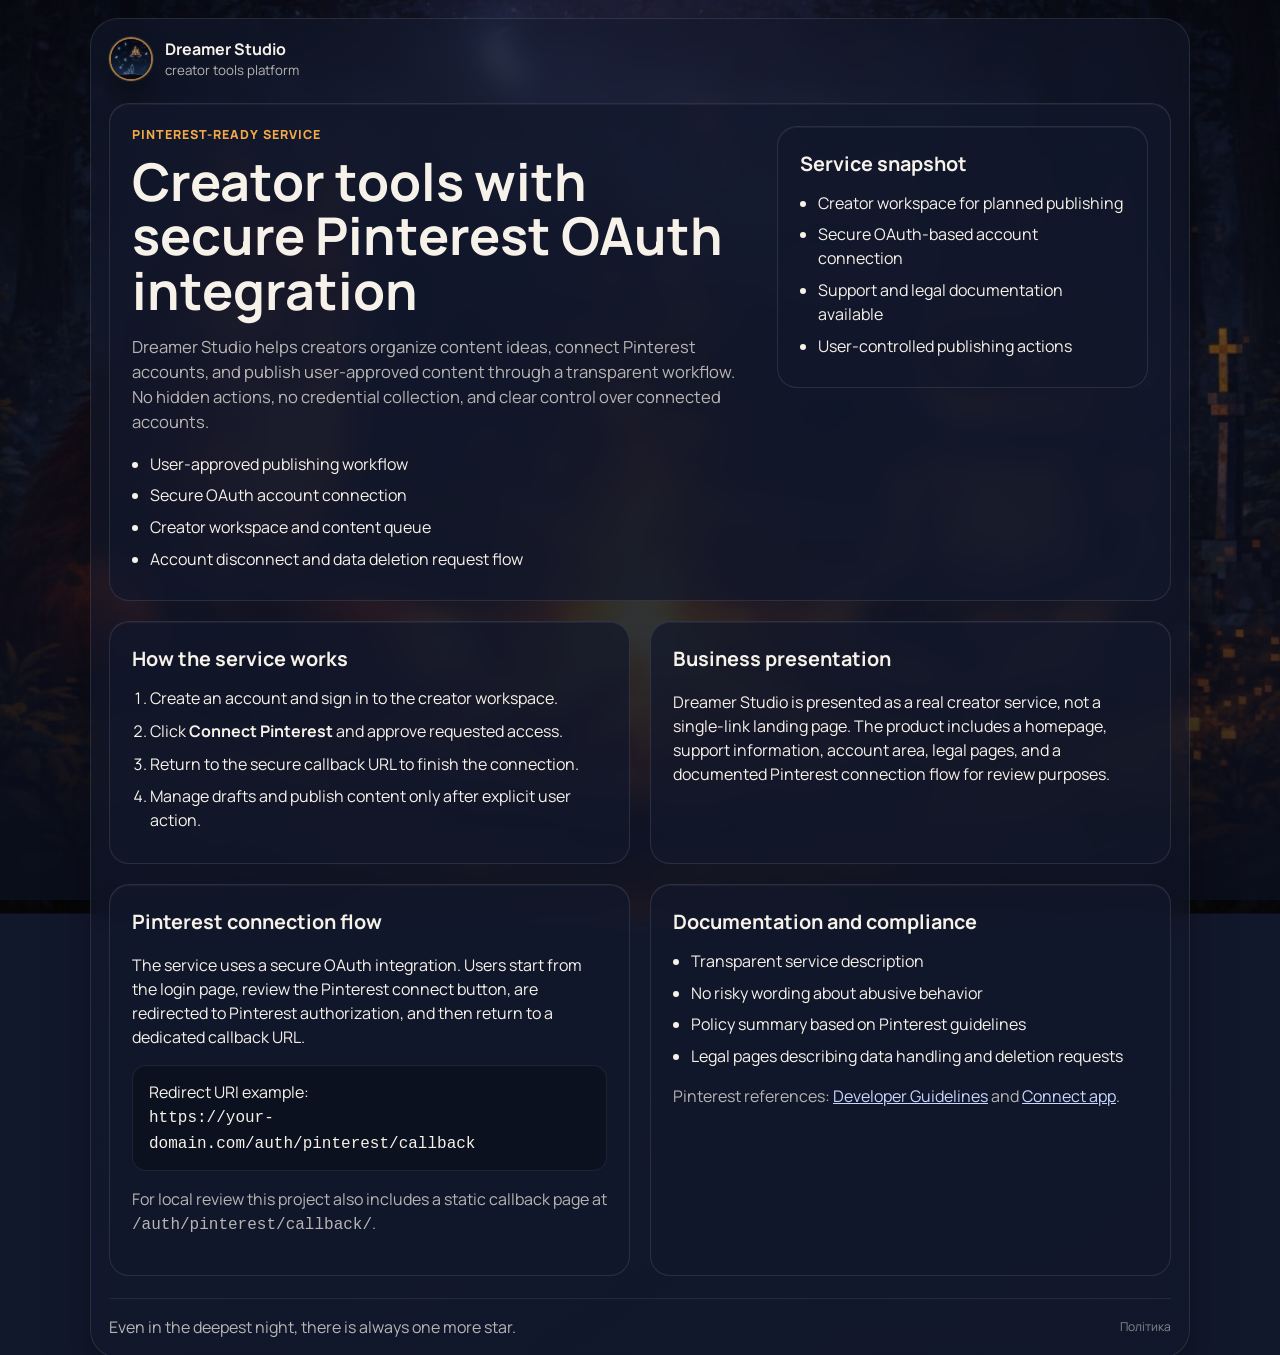
==== commit 7801248e: "upd 6" ====
--- a/index.html
+++ b/index.html
@@ -125,12 +125,7 @@
     <footer class="site-footer site-footer--nav">
       <p class="site-footer__quote">Even in the deepest night, there is always one more star.</p>
       <nav class="footer-nav footer-nav--subtle" aria-label="Footer">
-        <a href="privacy.html">Privacy Policy</a>
-        <a href="terms.html">Terms of Service</a>
-        <a href="contact.html">Contact</a>
-        <a href="login.html">Connect</a>
-        <a href="dashboard.html">Dashboard</a>
-        <a href="auth/pinterest/callback/index.html">Callback</a>
+        <a href="privacy.html">Політика</a>
       </nav>
     </footer>
   </div>
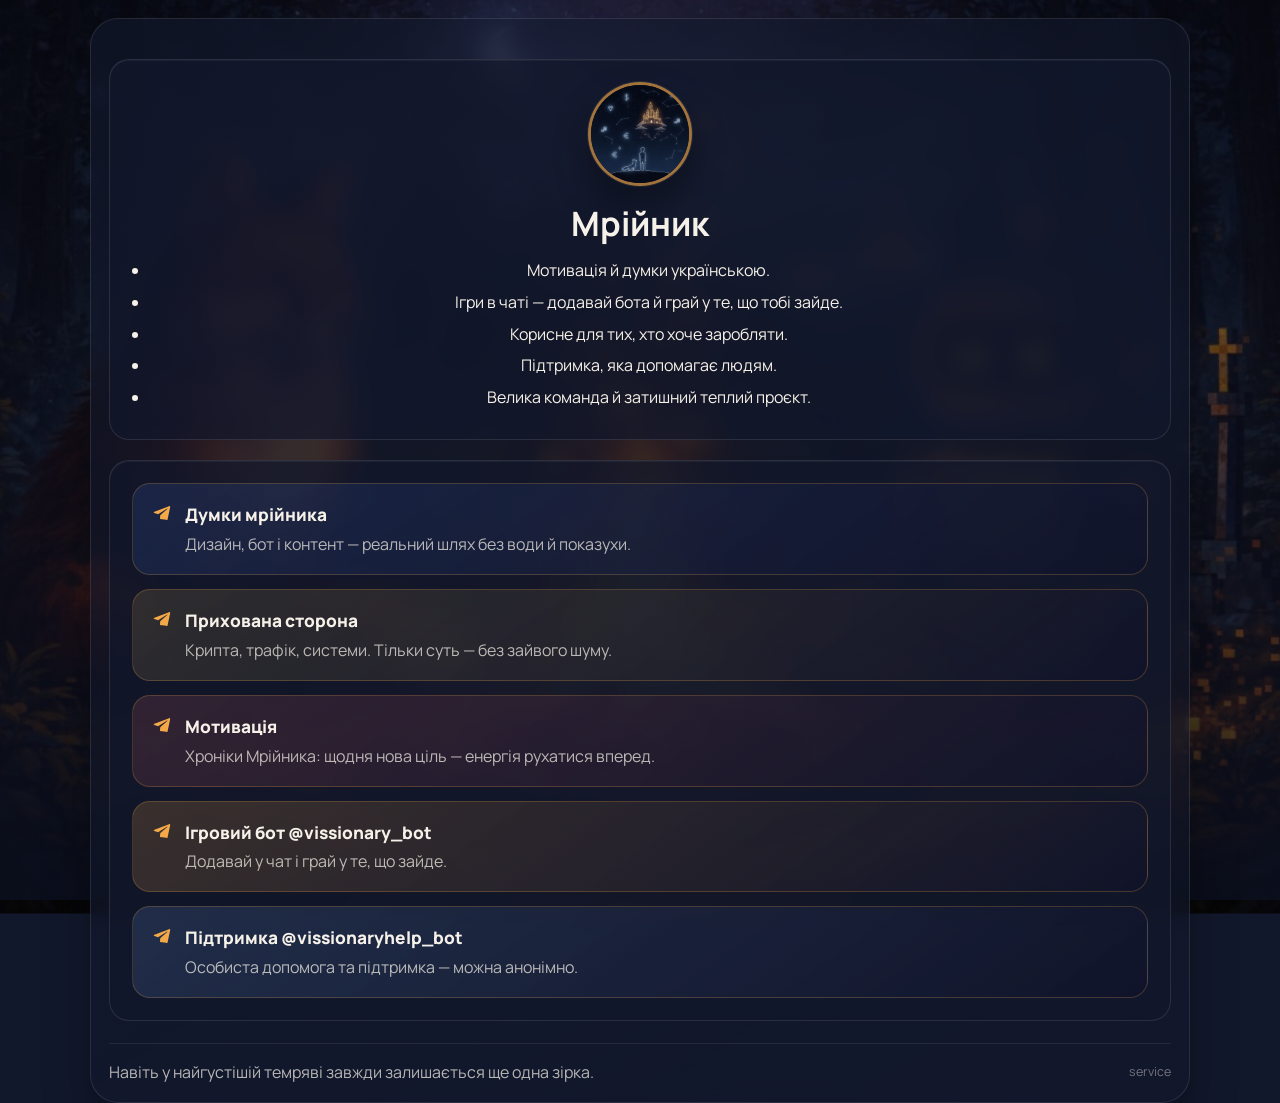
==== commit b800eb72: "upd 7" ====
--- a/index.html
+++ b/index.html
@@ -1,20 +1,17 @@
 <!DOCTYPE html>
-<html lang="en">
+<html lang="uk">
 <head>
   <meta charset="UTF-8" />
   <meta name="viewport" content="width=device-width, initial-scale=1, viewport-fit=cover" />
   <meta
     name="description"
-    content="Dreamer Studio is a creator tools and content publishing platform with secure Pinterest OAuth integration, user-approved publishing workflows, and support resources."
+    content="Мрійник: канали про думки, мотивацію, приховану сторону, ігровий бот та підтримку."
   />
   <meta name="theme-color" content="#14182c" />
-  <title>Dreamer Studio | Creator Tools</title>
+  <title>Мрійник | Офіційні посилання</title>
   <link rel="preconnect" href="https://fonts.googleapis.com" />
   <link rel="preconnect" href="https://fonts.gstatic.com" crossorigin />
-  <link
-    href="https://fonts.googleapis.com/css2?family=Manrope:wght@400;600;700;800&display=swap"
-    rel="stylesheet"
-  />
+  <link href="https://fonts.googleapis.com/css2?family=Manrope:wght@400;600;700;800&display=swap" rel="stylesheet" />
   <link rel="stylesheet" href="styles.css" />
 </head>
 <body>
@@ -23,110 +20,107 @@
     <div class="bg-vignette"></div>
   </div>
 
-  <div class="shell shell--wide">
-    <header class="site-header">
-      <a class="brand" href="index.html">
-        <span class="avatar avatar--sm">
-          <img class="avatar__img" src="1.png" alt="Dreamer Studio" width="44" height="44" />
-        </span>
-        <span>
-          <strong>Dreamer Studio</strong>
-          <small>creator tools platform</small>
-        </span>
-      </a>
-    </header>
-
+  <div class="shell">
     <main class="layout">
-      <section class="hero panel">
-        <div class="hero__copy">
-          <p class="eyebrow">Pinterest-ready service</p>
-          <h1>Creator tools with secure Pinterest OAuth integration</h1>
-          <p class="hero__lead">
-            Dreamer Studio helps creators organize content ideas, connect Pinterest accounts, and publish user-approved
-            content through a transparent workflow. No hidden actions, no credential collection, and clear control over
-            connected accounts.
-          </p>
-
-          <ul class="feature-list">
-            <li>User-approved publishing workflow</li>
-            <li>Secure OAuth account connection</li>
-            <li>Creator workspace and content queue</li>
-            <li>Account disconnect and data deletion request flow</li>
-          </ul>
+      <section class="panel profile">
+        <div class="avatar">
+          <img class="avatar__img" src="1.png" alt="Мрійник" width="104" height="104" />
         </div>
-
-        <aside class="hero__card panel panel--soft">
-          <h2>Service snapshot</h2>
-          <ul class="check-list">
-            <li>Creator workspace for planned publishing</li>
-            <li>Secure OAuth-based account connection</li>
-            <li>Support and legal documentation available</li>
-            <li>User-controlled publishing actions</li>
-          </ul>
-        </aside>
+        <h1 class="profile__title">Мрійник</h1>
+        <ul class="profile__list">
+          <li>Мотивація й думки українською.</li>
+          <li>Ігри в чаті — додавай бота й грай у те, що тобі зайде.</li>
+          <li>Корисне для тих, хто хоче заробляти.</li>
+          <li>Підтримка, яка допомагає людям.</li>
+          <li>Велика команда й затишний теплий проєкт.</li>
+        </ul>
       </section>
 
-      <section class="grid-2">
-        <article class="panel">
-          <h2>How the service works</h2>
-          <ol class="steps">
-            <li>Create an account and sign in to the creator workspace.</li>
-            <li>Click <strong>Connect Pinterest</strong> and approve requested access.</li>
-            <li>Return to the secure callback URL to finish the connection.</li>
-            <li>Manage drafts and publish content only after explicit user action.</li>
-          </ol>
-        </article>
-
-        <article class="panel">
-          <h2>Business presentation</h2>
-          <p>
-            Dreamer Studio is presented as a real creator service, not a single-link landing page. The product includes
-            a homepage, support information, account area, legal pages, and a documented Pinterest connection flow for
-            review purposes.
-          </p>
-        </article>
-      </section>
-
-      <section class="grid-2">
-        <article class="panel">
-          <h2>Pinterest connection flow</h2>
-          <p>
-            The service uses a secure OAuth integration. Users start from the login page, review the Pinterest connect
-            button, are redirected to Pinterest authorization, and then return to a dedicated callback URL.
-          </p>
-          <div class="code-box">
-            Redirect URI example:<br />
-            <code>https://your-domain.com/auth/pinterest/callback</code>
-          </div>
-          <p class="muted">
-            For local review this project also includes a static callback page at
-            <code>/auth/pinterest/callback/</code>.
-          </p>
-        </article>
-
-        <article class="panel">
-          <h2>Documentation and compliance</h2>
-          <ul class="check-list">
-            <li>Transparent service description</li>
-            <li>No risky wording about abusive behavior</li>
-            <li>Policy summary based on Pinterest guidelines</li>
-            <li>Legal pages describing data handling and deletion requests</li>
-          </ul>
-          <p class="muted">
-            Pinterest references:
-            <a href="https://policy.pinterest.com/en-gb/developer-guidelines?utm_source=chatgpt.com" target="_blank" rel="noopener noreferrer">Developer Guidelines</a>
-            and
-            <a href="https://developers.pinterest.com/docs/getting-started/connect-app/" target="_blank" rel="noopener noreferrer">Connect app</a>.
-          </p>
-        </article>
+      <section class="panel">
+        <ul class="links" aria-label="Канали та боти в Telegram">
+          <li>
+            <a class="link link--design" href="https://t.me/Mechtatel_dumki" target="_blank" rel="noopener noreferrer">
+              <div class="link__row">
+                <svg class="link__icon" viewBox="0 0 24 24" fill="currentColor" aria-hidden="true">
+                  <path d="M9.78 18.65l.28-4.23 7.68-6.92c.33-.3-.07-.46-.52-.19L7.74 13.3 3.64 12c-.88-.29-.89-.86.08-1.3l15.97-6.16c.73-.33 1.43.18 1.15 1.43l-2.72 12.81c-.19.91-.74 1.13-1.5.71L9.78 18.65z" />
+                </svg>
+                <div class="link__text">
+                  <span class="link__title">Думки мрійника</span>
+                  <span class="link__desc">Дизайн, бот і контент — реальний шлях без води й показухи.</span>
+                </div>
+              </div>
+            </a>
+          </li>
+          <li>
+            <a class="link link--cash" href="https://t.me/vissionary_cash" target="_blank" rel="noopener noreferrer">
+              <div class="link__row">
+                <svg class="link__icon" viewBox="0 0 24 24" fill="currentColor" aria-hidden="true">
+                  <path d="M9.78 18.65l.28-4.23 7.68-6.92c.33-.3-.07-.46-.52-.19L7.74 13.3 3.64 12c-.88-.29-.89-.86.08-1.3l15.97-6.16c.73-.33 1.43.18 1.15 1.43l-2.72 12.81c-.19.91-.74 1.13-1.5.71L9.78 18.65z" />
+                </svg>
+                <div class="link__text">
+                  <span class="link__title">Прихована сторона</span>
+                  <span class="link__desc">Крипта, трафік, системи. Тільки суть — без зайвого шуму.</span>
+                </div>
+              </div>
+            </a>
+          </li>
+          <li>
+            <a class="link link--motivation" href="https://t.me/Mechtatel_Motivation" target="_blank" rel="noopener noreferrer">
+              <div class="link__row">
+                <svg class="link__icon" viewBox="0 0 24 24" fill="currentColor" aria-hidden="true">
+                  <path d="M9.78 18.65l.28-4.23 7.68-6.92c.33-.3-.07-.46-.52-.19L7.74 13.3 3.64 12c-.88-.29-.89-.86.08-1.3l15.97-6.16c.73-.33 1.43.18 1.15 1.43l-2.72 12.81c-.19.91-.74 1.13-1.5.71L9.78 18.65z" />
+                </svg>
+                <div class="link__text">
+                  <span class="link__title">Мотивація</span>
+                  <span class="link__desc">Хроніки Мрійника: щодня нова ціль — енергія рухатися вперед.</span>
+                </div>
+              </div>
+            </a>
+          </li>
+          <li>
+            <a class="link link--play" href="https://t.me/vissionary_bot" target="_blank" rel="noopener noreferrer">
+              <div class="link__row">
+                <svg class="link__icon" viewBox="0 0 24 24" fill="currentColor" aria-hidden="true">
+                  <path d="M9.78 18.65l.28-4.23 7.68-6.92c.33-.3-.07-.46-.52-.19L7.74 13.3 3.64 12c-.88-.29-.89-.86.08-1.3l15.97-6.16c.73-.33 1.43.18 1.15 1.43l-2.72 12.81c-.19.91-.74 1.13-1.5.71L9.78 18.65z" />
+                </svg>
+                <div class="link__text">
+                  <span class="link__title">Ігровий бот @vissionary_bot</span>
+                  <span class="link__desc">Додавай у чат і грай у те, що зайде.</span>
+                </div>
+              </div>
+            </a>
+          </li>
+          <li>
+            <a class="link link--help" href="https://t.me/vissionaryhelp_bot" target="_blank" rel="noopener noreferrer">
+              <div class="link__row">
+                <svg class="link__icon" viewBox="0 0 24 24" fill="currentColor" aria-hidden="true">
+                  <path d="M9.78 18.65l.28-4.23 7.68-6.92c.33-.3-.07-.46-.52-.19L7.74 13.3 3.64 12c-.88-.29-.89-.86.08-1.3l15.97-6.16c.73-.33 1.43.18 1.15 1.43l-2.72 12.81c-.19.91-.74 1.13-1.5.71L9.78 18.65z" />
+                </svg>
+                <div class="link__text">
+                  <span class="link__title">Підтримка @vissionaryhelp_bot</span>
+                  <span class="link__desc">Особиста допомога та підтримка — можна анонімно.</span>
+                </div>
+              </div>
+            </a>
+          </li>
+        </ul>
       </section>
     </main>
 
     <footer class="site-footer site-footer--nav">
-      <p class="site-footer__quote">Even in the deepest night, there is always one more star.</p>
-      <nav class="footer-nav footer-nav--subtle" aria-label="Footer">
-        <a href="privacy.html">Політика</a>
-      </nav>
+      <p class="site-footer__quote">Навіть у найгустішій темряві завжди залишається ще одна зірка.</p>
+      <details class="hidden-links">
+        <summary>service</summary>
+        <nav class="footer-nav" aria-label="Service links">
+          <a href="pinterest.html">Pinterest review page</a>
+          <a href="privacy.html">Privacy Policy</a>
+          <a href="terms.html">Terms of Service</a>
+          <a href="contact.html">Contact</a>
+          <a href="login.html">Connect Pinterest</a>
+          <a href="dashboard.html">Dashboard</a>
+          <a href="auth/pinterest/callback/index.html">OAuth callback</a>
+        </nav>
+      </details>
     </footer>
   </div>
 </body>
--- a/styles.css
+++ b/styles.css
@@ -119,13 +119,10 @@
   opacity: 0.86;
 }
 
-.footer-nav--subtle a {
-  font-size: 0.76rem;
-  opacity: 0.5;
-}
-
-.footer-nav--subtle a:hover {
-  opacity: 0.85;
+.top-nav--muted {
+  opacity: 0.42;
+  font-size: 0.88rem;
+  letter-spacing: 0.04em;
 }
 
 .layout,
@@ -402,6 +399,31 @@
   color: var(--muted);
 }
 
+.hidden-links {
+  margin-left: auto;
+  font-size: 0.78rem;
+  opacity: 0.42;
+}
+
+.hidden-links[open] {
+  opacity: 0.92;
+}
+
+.hidden-links > summary {
+  cursor: pointer;
+  list-style: none;
+  user-select: none;
+}
+
+.hidden-links > summary::-webkit-details-marker {
+  display: none;
+}
+
+.hidden-links .footer-nav {
+  margin-top: 8px;
+  justify-content: flex-end;
+}
+
 .table-wrap {
   overflow-x: auto;
 }
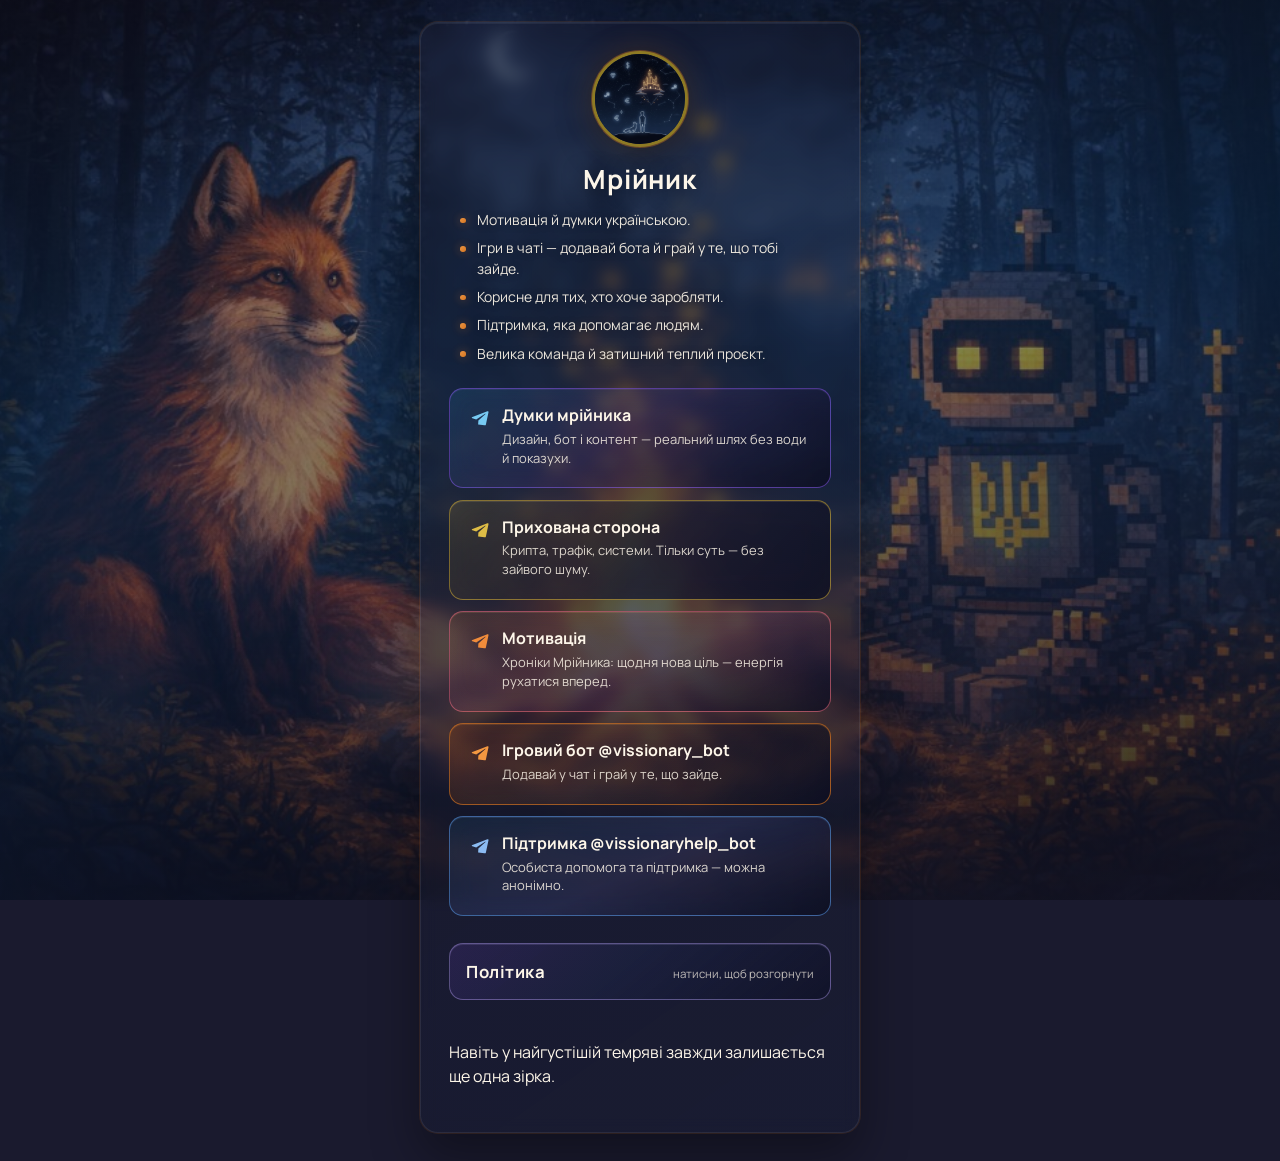
==== commit 91a804f9: "upd 8" ====
--- a/index.html
+++ b/index.html
@@ -5,26 +5,36 @@
   <meta name="viewport" content="width=device-width, initial-scale=1, viewport-fit=cover" />
   <meta
     name="description"
-    content="Мрійник: канали про думки, мотивацію, приховану сторону, ігровий бот та підтримку."
+    content="Мрійник: Telegram-канали про гроші, дизайн і мотивацію, ігровий бот та анонімна підтримка."
   />
-  <meta name="theme-color" content="#14182c" />
-  <title>Мрійник | Офіційні посилання</title>
+  <meta name="theme-color" content="#1a1a2e" />
+  <title>Мрійник — посилання</title>
   <link rel="preconnect" href="https://fonts.googleapis.com" />
   <link rel="preconnect" href="https://fonts.gstatic.com" crossorigin />
-  <link href="https://fonts.googleapis.com/css2?family=Manrope:wght@400;600;700;800&display=swap" rel="stylesheet" />
+  <link
+    href="https://fonts.googleapis.com/css2?family=Manrope:wght@400;600;700&display=swap"
+    rel="stylesheet"
+  />
   <link rel="stylesheet" href="styles.css" />
 </head>
 <body>
   <div class="bg-scene" aria-hidden="true">
     <div class="bg-photo"></div>
     <div class="bg-vignette"></div>
+    <div class="bg-night-cycle"></div>
+    <div class="smoke">
+      <span class="smoke__wisp smoke__wisp--1"></span>
+      <span class="smoke__wisp smoke__wisp--2"></span>
+      <span class="smoke__wisp smoke__wisp--3"></span>
+      <span class="smoke__wisp smoke__wisp--4"></span>
+      <span class="smoke__wisp smoke__wisp--5"></span>
+    </div>
   </div>
-
   <div class="shell">
-    <main class="layout">
-      <section class="panel profile">
+    <main class="card">
+      <header class="profile">
         <div class="avatar">
-          <img class="avatar__img" src="1.png" alt="Мрійник" width="104" height="104" />
+          <img class="avatar__img" src="1.png" alt="Мрійник" width="96" height="96" />
         </div>
         <h1 class="profile__title">Мрійник</h1>
         <ul class="profile__list">
@@ -34,94 +44,216 @@
           <li>Підтримка, яка допомагає людям.</li>
           <li>Велика команда й затишний теплий проєкт.</li>
         </ul>
+      </header>
+
+      <ul class="links" aria-label="Канали та боти в Telegram">
+        <li>
+          <a
+            class="link link--design"
+            href="https://t.me/Mechtatel_dumki"
+            target="_blank"
+            rel="noopener noreferrer"
+          >
+            <div class="link__row">
+              <svg class="link__icon" viewBox="0 0 24 24" fill="currentColor" aria-hidden="true">
+                <path
+                  d="M9.78 18.65l.28-4.23 7.68-6.92c.33-.3-.07-.46-.52-.19L7.74 13.3 3.64 12c-.88-.29-.89-.86.08-1.3l15.97-6.16c.73-.33 1.43.18 1.15 1.43l-2.72 12.81c-.19.91-.74 1.13-1.5.71L9.78 18.65z"
+                />
+              </svg>
+              <div class="link__text">
+                <span class="link__title">Думки мрійника</span>
+                <span class="link__desc">Дизайн, бот і контент — реальний шлях без води й показухи.</span>
+              </div>
+            </div>
+          </a>
+        </li>
+
+        <li>
+          <a
+            class="link link--cash"
+            href="https://t.me/vissionary_cash"
+            target="_blank"
+            rel="noopener noreferrer"
+          >
+            <div class="link__row">
+              <svg class="link__icon" viewBox="0 0 24 24" fill="currentColor" aria-hidden="true">
+                <path
+                  d="M9.78 18.65l.28-4.23 7.68-6.92c.33-.3-.07-.46-.52-.19L7.74 13.3 3.64 12c-.88-.29-.89-.86.08-1.3l15.97-6.16c.73-.33 1.43.18 1.15 1.43l-2.72 12.81c-.19.91-.74 1.13-1.5.71L9.78 18.65z"
+                />
+              </svg>
+              <div class="link__text">
+                <span class="link__title">Прихована сторона</span>
+                <span class="link__desc">Крипта, трафік, системи. Тільки суть — без зайвого шуму.</span>
+              </div>
+            </div>
+          </a>
+        </li>
+
+        <li>
+          <a
+            class="link link--motivation"
+            href="https://t.me/Mechtatel_Motivation"
+            target="_blank"
+            rel="noopener noreferrer"
+          >
+            <div class="link__row">
+              <svg class="link__icon" viewBox="0 0 24 24" fill="currentColor" aria-hidden="true">
+                <path
+                  d="M9.78 18.65l.28-4.23 7.68-6.92c.33-.3-.07-.46-.52-.19L7.74 13.3 3.64 12c-.88-.29-.89-.86.08-1.3l15.97-6.16c.73-.33 1.43.18 1.15 1.43l-2.72 12.81c-.19.91-.74 1.13-1.5.71L9.78 18.65z"
+                />
+              </svg>
+              <div class="link__text">
+                <span class="link__title">Мотивація</span>
+                <span class="link__desc">Хроніки Мрійника: щодня нова ціль — енергія рухатися вперед.</span>
+              </div>
+            </div>
+          </a>
+        </li>
+
+        <li>
+          <a
+            class="link link--play"
+            href="https://t.me/vissionary_bot"
+            target="_blank"
+            rel="noopener noreferrer"
+          >
+            <div class="link__row">
+              <svg class="link__icon" viewBox="0 0 24 24" fill="currentColor" aria-hidden="true">
+                <path
+                  d="M9.78 18.65l.28-4.23 7.68-6.92c.33-.3-.07-.46-.52-.19L7.74 13.3 3.64 12c-.88-.29-.89-.86.08-1.3l15.97-6.16c.73-.33 1.43.18 1.15 1.43l-2.72 12.81c-.19.91-.74 1.13-1.5.71L9.78 18.65z"
+                />
+              </svg>
+              <div class="link__text">
+                <span class="link__title">Ігровий бот @vissionary_bot</span>
+                <span class="link__desc">Додавай у чат і грай у те, що зайде.</span>
+              </div>
+            </div>
+          </a>
+        </li>
+
+        <li>
+          <a
+            class="link link--help"
+            href="https://t.me/vissionaryhelp_bot"
+            target="_blank"
+            rel="noopener noreferrer"
+          >
+            <div class="link__row">
+              <svg class="link__icon" viewBox="0 0 24 24" fill="currentColor" aria-hidden="true">
+                <path
+                  d="M9.78 18.65l.28-4.23 7.68-6.92c.33-.3-.07-.46-.52-.19L7.74 13.3 3.64 12c-.88-.29-.89-.86.08-1.3l15.97-6.16c.73-.33 1.43.18 1.15 1.43l-2.72 12.81c-.19.91-.74 1.13-1.5.71L9.78 18.65z"
+                />
+              </svg>
+              <div class="link__text">
+                <span class="link__title">Підтримка @vissionaryhelp_bot</span>
+                <span class="link__desc">Особиста допомога та підтримка — можна анонімно.</span>
+              </div>
+            </div>
+          </a>
+        </li>
+      </ul>
+
+      <section class="policy" aria-label="Політика Pinterest">
+        <details class="policy__accordion">
+          <summary class="policy__summary">
+            <span class="policy__summary-title">Політика</span>
+            <span class="policy__summary-hint">натисни, щоб розгорнути</span>
+          </summary>
+          <div class="policy__content">
+            <p class="policy__intro">
+              Ключові пункти з Pinterest Developer Guidelines і Connect app — коротко, щоб одразу розуміти вимоги.
+            </p>
+            <div class="policy__table-wrap">
+              <table class="policy__table">
+                <thead>
+                  <tr>
+                    <th>Розділ</th>
+                    <th>Що потрібно</th>
+                  </tr>
+                </thead>
+                <tbody>
+                  <tr>
+                    <td>1. Базові принципи</td>
+                    <td>
+                      Бути прозорими для користувача, працювати лише з авторизацією, не збирати логіни/паролі, не
+                      продавати дані, мати власну privacy policy.
+                    </td>
+                  </tr>
+                  <tr>
+                    <td>2. Дозволено робити</td>
+                    <td>
+                      Інтеграції для реклами, контенту, креативу, e-commerce, вимірювання ефективності та робочих
+                      інструментів для брендів/креаторів.
+                    </td>
+                  </tr>
+                  <tr>
+                    <td>3. Заборонено</td>
+                    <td>
+                      Автодії без згоди користувача, скрейпінг, обхід обмежень, фейкові інсайти, спам-інструменти,
+                      стимулювання неорганічної активності.
+                    </td>
+                  </tr>
+                  <tr>
+                    <td>4. Публікація контенту</td>
+                    <td>
+                      Якщо показуємо контент Pinterest — має бути видиме посилання назад на Pinterest, без перекриття та
+                      без викривлення оригіналу.
+                    </td>
+                  </tr>
+                  <tr>
+                    <td>5. Ads / аудиторії</td>
+                    <td>
+                      Потрібні чіткі повідомлення про використання даних, згода/opt-out, заборона використовувати дані
+                      Pinterest для таргету поза Pinterest.
+                    </td>
+                  </tr>
+                  <tr>
+                    <td>6. Anti-abuse</td>
+                    <td>
+                      Продукт не має допомагати зловживанням. Pinterest може обмежити або вимкнути застосунок за
+                      порушення.
+                    </td>
+                  </tr>
+                  <tr>
+                    <td>7. Connect app: старт</td>
+                    <td>
+                      Потрібен бізнес-акаунт, підтверджений email, прийняті Developer Terms, потім заявка на trial
+                      access у My apps.
+                    </td>
+                  </tr>
+                  <tr>
+                    <td>8. Redirect URI</td>
+                    <td>
+                      Redirect URI має точно збігатися з URI в налаштуваннях застосунку. Без додаткових редіректів на
+                      третій URL.
+                    </td>
+                  </tr>
+                  <tr>
+                    <td>9. OAuth 2.0 flow</td>
+                    <td>
+                      Authorization request → redirect handling → обмін code на access token → безпечне зберігання і
+                      оновлення токена.
+                    </td>
+                  </tr>
+                </tbody>
+              </table>
+            </div>
+            <p class="policy__source">
+              Джерела:
+              <a href="https://policy.pinterest.com/en-gb/developer-guidelines?utm_source=chatgpt.com" target="_blank" rel="noopener noreferrer">Developer Guidelines</a>
+              ·
+              <a href="https://developers.pinterest.com/docs/getting-started/connect-app/" target="_blank" rel="noopener noreferrer">Connect app</a>
+            </p>
+          </div>
+        </details>
       </section>
 
-      <section class="panel">
-        <ul class="links" aria-label="Канали та боти в Telegram">
-          <li>
-            <a class="link link--design" href="https://t.me/Mechtatel_dumki" target="_blank" rel="noopener noreferrer">
-              <div class="link__row">
-                <svg class="link__icon" viewBox="0 0 24 24" fill="currentColor" aria-hidden="true">
-                  <path d="M9.78 18.65l.28-4.23 7.68-6.92c.33-.3-.07-.46-.52-.19L7.74 13.3 3.64 12c-.88-.29-.89-.86.08-1.3l15.97-6.16c.73-.33 1.43.18 1.15 1.43l-2.72 12.81c-.19.91-.74 1.13-1.5.71L9.78 18.65z" />
-                </svg>
-                <div class="link__text">
-                  <span class="link__title">Думки мрійника</span>
-                  <span class="link__desc">Дизайн, бот і контент — реальний шлях без води й показухи.</span>
-                </div>
-              </div>
-            </a>
-          </li>
-          <li>
-            <a class="link link--cash" href="https://t.me/vissionary_cash" target="_blank" rel="noopener noreferrer">
-              <div class="link__row">
-                <svg class="link__icon" viewBox="0 0 24 24" fill="currentColor" aria-hidden="true">
-                  <path d="M9.78 18.65l.28-4.23 7.68-6.92c.33-.3-.07-.46-.52-.19L7.74 13.3 3.64 12c-.88-.29-.89-.86.08-1.3l15.97-6.16c.73-.33 1.43.18 1.15 1.43l-2.72 12.81c-.19.91-.74 1.13-1.5.71L9.78 18.65z" />
-                </svg>
-                <div class="link__text">
-                  <span class="link__title">Прихована сторона</span>
-                  <span class="link__desc">Крипта, трафік, системи. Тільки суть — без зайвого шуму.</span>
-                </div>
-              </div>
-            </a>
-          </li>
-          <li>
-            <a class="link link--motivation" href="https://t.me/Mechtatel_Motivation" target="_blank" rel="noopener noreferrer">
-              <div class="link__row">
-                <svg class="link__icon" viewBox="0 0 24 24" fill="currentColor" aria-hidden="true">
-                  <path d="M9.78 18.65l.28-4.23 7.68-6.92c.33-.3-.07-.46-.52-.19L7.74 13.3 3.64 12c-.88-.29-.89-.86.08-1.3l15.97-6.16c.73-.33 1.43.18 1.15 1.43l-2.72 12.81c-.19.91-.74 1.13-1.5.71L9.78 18.65z" />
-                </svg>
-                <div class="link__text">
-                  <span class="link__title">Мотивація</span>
-                  <span class="link__desc">Хроніки Мрійника: щодня нова ціль — енергія рухатися вперед.</span>
-                </div>
-              </div>
-            </a>
-          </li>
-          <li>
-            <a class="link link--play" href="https://t.me/vissionary_bot" target="_blank" rel="noopener noreferrer">
-              <div class="link__row">
-                <svg class="link__icon" viewBox="0 0 24 24" fill="currentColor" aria-hidden="true">
-                  <path d="M9.78 18.65l.28-4.23 7.68-6.92c.33-.3-.07-.46-.52-.19L7.74 13.3 3.64 12c-.88-.29-.89-.86.08-1.3l15.97-6.16c.73-.33 1.43.18 1.15 1.43l-2.72 12.81c-.19.91-.74 1.13-1.5.71L9.78 18.65z" />
-                </svg>
-                <div class="link__text">
-                  <span class="link__title">Ігровий бот @vissionary_bot</span>
-                  <span class="link__desc">Додавай у чат і грай у те, що зайде.</span>
-                </div>
-              </div>
-            </a>
-          </li>
-          <li>
-            <a class="link link--help" href="https://t.me/vissionaryhelp_bot" target="_blank" rel="noopener noreferrer">
-              <div class="link__row">
-                <svg class="link__icon" viewBox="0 0 24 24" fill="currentColor" aria-hidden="true">
-                  <path d="M9.78 18.65l.28-4.23 7.68-6.92c.33-.3-.07-.46-.52-.19L7.74 13.3 3.64 12c-.88-.29-.89-.86.08-1.3l15.97-6.16c.73-.33 1.43.18 1.15 1.43l-2.72 12.81c-.19.91-.74 1.13-1.5.71L9.78 18.65z" />
-                </svg>
-                <div class="link__text">
-                  <span class="link__title">Підтримка @vissionaryhelp_bot</span>
-                  <span class="link__desc">Особиста допомога та підтримка — можна анонімно.</span>
-                </div>
-              </div>
-            </a>
-          </li>
-        </ul>
-      </section>
+      <footer class="site-footer">
+        <p class="site-footer__quote">
+          Навіть у найгустішій темряві завжди залишається ще одна зірка.
+        </p>
+      </footer>
     </main>
-
-    <footer class="site-footer site-footer--nav">
-      <p class="site-footer__quote">Навіть у найгустішій темряві завжди залишається ще одна зірка.</p>
-      <details class="hidden-links">
-        <summary>service</summary>
-        <nav class="footer-nav" aria-label="Service links">
-          <a href="pinterest.html">Pinterest review page</a>
-          <a href="privacy.html">Privacy Policy</a>
-          <a href="terms.html">Terms of Service</a>
-          <a href="contact.html">Contact</a>
-          <a href="login.html">Connect Pinterest</a>
-          <a href="dashboard.html">Dashboard</a>
-          <a href="auth/pinterest/callback/index.html">OAuth callback</a>
-        </nav>
-      </details>
-    </footer>
   </div>
 </body>
 </html>
--- a/styles.css
+++ b/styles.css
@@ -1,18 +1,33 @@
+/* --------------------------------------------------------------------------
+   Тема «лис / вогонь» — змінні
+   -------------------------------------------------------------------------- */
 :root {
-  --bg: #12182c;
-  --bg-soft: rgba(17, 23, 43, 0.72);
-  --panel: rgba(18, 24, 44, 0.72);
-  --panel-soft: rgba(18, 24, 44, 0.56);
-  --line: rgba(255, 255, 255, 0.1);
-  --text: #f7f2e9;
-  --muted: rgba(247, 242, 233, 0.72);
-  --accent: #f4a949;
-  --accent-2: #8eb7ff;
-  --shadow: 0 24px 48px rgba(0, 0, 0, 0.32);
-  --radius: 20px;
-  --font: "Manrope", system-ui, sans-serif;
-}
-
+  --fox-orange: #e67e22;
+  --fox-deep: #d35400;
+  --amber: #ff9f43;
+  --night: #1a1a2e;
+  --navy: #16213e;
+  --forest: #0f3460;
+  --gold: #f1c40f;
+  --cream: #fdf6e9;
+
+  --glass-bg: rgba(12, 14, 32, 0.62);
+  --glass-bg-hover: rgba(18, 22, 48, 0.78);
+  --glass-border: rgba(230, 126, 34, 0.42);
+  --glass-border-hover: rgba(241, 196, 15, 0.5);
+
+  --radius-card: 18px;
+  --radius-link: 14px;
+  --shadow-fire: 0 8px 32px rgba(230, 126, 34, 0.18);
+
+  --font: "Manrope", system-ui, -apple-system, sans-serif;
+  --safe-top: env(safe-area-inset-top, 0px);
+  --safe-bottom: env(safe-area-inset-bottom, 0px);
+}
+
+/* --------------------------------------------------------------------------
+   База
+   -------------------------------------------------------------------------- */
 *,
 *::before,
 *::after {
@@ -21,243 +36,356 @@
 
 html {
   height: 100%;
+  scroll-behavior: smooth;
+}
+
+@media (prefers-reduced-motion: reduce) {
+  html {
+    scroll-behavior: auto;
+  }
 }
 
 body {
   margin: 0;
+  min-height: 100%;
   min-height: 100dvh;
   position: relative;
-  color: var(--text);
-  font: 16px/1.5 var(--font);
-  background: var(--bg);
-}
-
-a {
-  color: #c9d7ff;
-}
-
-img {
-  max-width: 100%;
-}
-
+  font-family: var(--font);
+  font-size: 16px;
+  line-height: 1.5;
+  color: var(--cream);
+  background-color: var(--night);
+  display: flex;
+  flex-direction: column;
+  align-items: center;
+  justify-content: flex-start;
+  padding: calc(1.35rem + var(--safe-top)) clamp(1rem, 4vw, 1.5rem)
+    calc(1.75rem + var(--safe-bottom));
+}
+
+/* --------------------------------------------------------------------------
+   Фон: фото, затьмарення, «ніч іде», дим від вогнища
+   -------------------------------------------------------------------------- */
 .bg-scene {
   position: fixed;
   inset: 0;
   z-index: 0;
+  overflow: hidden;
+  pointer-events: none;
 }
 
 .bg-photo {
   position: absolute;
   inset: 0;
-  background: url("background.png") center/cover no-repeat;
-  transform: scale(1.03);
+  background-image: url("background.png");
+  background-size: cover;
+  background-position: center 40%;
+  background-repeat: no-repeat;
+  transform: scale(1.02);
 }
 
 .bg-vignette {
   position: absolute;
   inset: 0;
-  background:
-    radial-gradient(circle at top, rgba(110, 85, 146, 0.2), transparent 34%),
-    linear-gradient(180deg, rgba(11, 15, 30, 0.36), rgba(11, 15, 30, 0.86));
-}
-
+  background: linear-gradient(
+    168deg,
+    rgba(22, 24, 48, 0.4) 0%,
+    rgba(15, 52, 96, 0.5) 42%,
+    rgba(26, 26, 46, 0.82) 100%
+  );
+}
+
+/* Повільна зміна світла ніби глибшає ніч / гасне жар */
+.bg-night-cycle {
+  position: absolute;
+  inset: 0;
+  background:
+    radial-gradient(
+      ellipse 130% 90% at 50% 88%,
+      rgba(255, 120, 60, 0.12) 0%,
+      transparent 42%
+    ),
+    radial-gradient(
+      ellipse 90% 70% at 20% 95%,
+      rgba(10, 18, 45, 0.55) 0%,
+      transparent 55%
+    ),
+    radial-gradient(
+      ellipse 80% 60% at 82% 90%,
+      rgba(8, 14, 38, 0.45) 0%,
+      transparent 50%
+    );
+  mix-blend-mode: soft-light;
+  animation: nightDrift 72s ease-in-out infinite alternate;
+}
+
+@keyframes nightDrift {
+  0% {
+    opacity: 0.45;
+    filter: hue-rotate(0deg) saturate(1);
+  }
+  33% {
+    opacity: 0.72;
+    filter: hue-rotate(-8deg) saturate(1.08);
+  }
+  66% {
+    opacity: 0.58;
+    filter: hue-rotate(6deg) saturate(0.92);
+  }
+  100% {
+    opacity: 0.68;
+    filter: hue-rotate(-4deg) saturate(1.02);
+  }
+}
+
+.smoke {
+  position: absolute;
+  inset: 0;
+}
+
+.smoke__wisp {
+  position: absolute;
+  left: 50%;
+  bottom: clamp(14%, 18vh, 22%);
+  width: min(42vw, 220px);
+  height: min(55vh, 380px);
+  border-radius: 50%;
+  filter: blur(32px);
+  transform: translate(-50%, 0);
+  transform-origin: 50% 100%;
+  will-change: transform, opacity;
+}
+
+.smoke__wisp--1 {
+  margin-left: -18%;
+  background: radial-gradient(
+    ellipse 70% 55% at 50% 100%,
+    rgba(255, 190, 140, 0.14) 0%,
+    rgba(170, 180, 200, 0.12) 35%,
+    rgba(100, 110, 140, 0.04) 60%,
+    transparent 78%
+  );
+  animation: smokeFloat1 32s ease-in-out infinite;
+}
+
+.smoke__wisp--2 {
+  margin-left: -42%;
+  width: min(38vw, 180px);
+  height: min(48vh, 320px);
+  filter: blur(40px);
+  background: radial-gradient(
+    ellipse 65% 50% at 55% 100%,
+    rgba(200, 210, 230, 0.16) 0%,
+    rgba(130, 140, 170, 0.07) 50%,
+    transparent 72%
+  );
+  animation: smokeFloat2 41s ease-in-out infinite;
+  animation-delay: -8s;
+}
+
+.smoke__wisp--3 {
+  margin-left: 2%;
+  width: min(48vw, 260px);
+  height: min(62vh, 420px);
+  filter: blur(36px);
+  background: radial-gradient(
+    ellipse 75% 58% at 48% 100%,
+    rgba(255, 200, 160, 0.1) 0%,
+    rgba(160, 175, 200, 0.11) 40%,
+    transparent 75%
+  );
+  animation: smokeFloat3 36s ease-in-out infinite;
+  animation-delay: -14s;
+}
+
+.smoke__wisp--4 {
+  margin-left: -55%;
+  width: min(35vw, 160px);
+  height: min(40vh, 280px);
+  bottom: clamp(16%, 20vh, 24%);
+  filter: blur(44px);
+  background: radial-gradient(
+    ellipse 60% 48% at 50% 100%,
+    rgba(185, 195, 215, 0.12) 0%,
+    transparent 68%
+  );
+  animation: smokeFloat4 48s ease-in-out infinite;
+  animation-delay: -22s;
+}
+
+.smoke__wisp--5 {
+  margin-left: 28%;
+  width: min(36vw, 170px);
+  height: min(44vh, 300px);
+  filter: blur(38px);
+  background: radial-gradient(
+    ellipse 68% 52% at 45% 100%,
+    rgba(210, 218, 235, 0.13) 0%,
+    rgba(120, 130, 160, 0.05) 55%,
+    transparent 74%
+  );
+  animation: smokeFloat5 39s ease-in-out infinite;
+  animation-delay: -5s;
+}
+
+@keyframes smokeFloat1 {
+  0%,
+  100% {
+    transform: translate(-50%, 0) scale(1) rotate(-1deg);
+    opacity: 0.35;
+  }
+  25% {
+    transform: translate(calc(-50% + 18px), -18vh) scale(1.12) rotate(2deg);
+    opacity: 0.65;
+  }
+  50% {
+    transform: translate(calc(-50% - 12px), -36vh) scale(1.22) rotate(-2deg);
+    opacity: 0.5;
+  }
+  75% {
+    transform: translate(calc(-50% + 8px), -52vh) scale(1.08) rotate(1deg);
+    opacity: 0.28;
+  }
+}
+
+@keyframes smokeFloat2 {
+  0%,
+  100% {
+    transform: translate(-50%, 4%) scale(0.95) rotate(2deg);
+    opacity: 0.25;
+  }
+  30% {
+    transform: translate(calc(-50% - 24px), -22vh) scale(1.08) rotate(-3deg);
+    opacity: 0.55;
+  }
+  60% {
+    transform: translate(calc(-50% + 10px), -44vh) scale(1.18) rotate(2deg);
+    opacity: 0.4;
+  }
+  85% {
+    transform: translate(calc(-50% - 6px), -58vh) scale(1.02) rotate(-1deg);
+    opacity: 0.2;
+  }
+}
+
+@keyframes smokeFloat3 {
+  0%,
+  100% {
+    transform: translate(-50%, 0) scale(1.05) rotate(0deg);
+    opacity: 0.3;
+  }
+  20% {
+    transform: translate(calc(-50% - 15px), -14vh) scale(1.1) rotate(3deg);
+    opacity: 0.58;
+  }
+  55% {
+    transform: translate(calc(-50% + 22px), -38vh) scale(1.25) rotate(-2deg);
+    opacity: 0.45;
+  }
+  80% {
+    transform: translate(calc(-50% - 8px), -55vh) scale(1.06) rotate(1deg);
+    opacity: 0.22;
+  }
+}
+
+@keyframes smokeFloat4 {
+  0%,
+  100% {
+    transform: translate(-50%, 0) scale(1) rotate(-2deg);
+    opacity: 0.2;
+  }
+  40% {
+    transform: translate(calc(-50% + 14px), -28vh) scale(1.15) rotate(3deg);
+    opacity: 0.48;
+  }
+  70% {
+    transform: translate(calc(-50% - 20px), -48vh) scale(1.08) rotate(-2deg);
+    opacity: 0.32;
+  }
+}
+
+@keyframes smokeFloat5 {
+  0%,
+  100% {
+    transform: translate(-50%, 2%) scale(0.98) rotate(1deg);
+    opacity: 0.28;
+  }
+  35% {
+    transform: translate(calc(-50% + 20px), -20vh) scale(1.12) rotate(-2deg);
+    opacity: 0.52;
+  }
+  65% {
+    transform: translate(calc(-50% - 14px), -42vh) scale(1.2) rotate(2deg);
+    opacity: 0.38;
+  }
+}
+
+@media (prefers-reduced-motion: reduce) {
+  .bg-night-cycle,
+  .smoke__wisp {
+    animation: none !important;
+  }
+
+  .bg-night-cycle {
+    opacity: 0.55;
+  }
+
+  .smoke__wisp {
+    opacity: 0.2;
+    transform: translate(-50%, -10vh);
+  }
+}
+
+/* --------------------------------------------------------------------------
+   Обгортка картки
+   -------------------------------------------------------------------------- */
 .shell {
   position: relative;
   z-index: 1;
-  width: min(1100px, calc(100% - 32px));
-  margin: 18px auto;
-  padding: 18px;
-  border: 1px solid var(--line);
-  border-radius: 28px;
-  background: linear-gradient(145deg, rgba(18, 24, 44, 0.62), rgba(18, 24, 44, 0.42));
-  backdrop-filter: blur(12px);
-  -webkit-backdrop-filter: blur(12px);
-  box-shadow: var(--shadow);
-}
-
-.shell--wide {
-  max-width: 1120px;
-}
-
-.site-header,
-.site-footer--nav {
+  width: 100%;
+  max-width: 440px;
+  padding: clamp(1.25rem, 4vw, 1.75rem);
+  border-radius: var(--radius-card);
+  background: linear-gradient(
+    145deg,
+    rgba(26, 26, 46, 0.35) 0%,
+    rgba(22, 33, 62, 0.25) 100%
+  );
+  border: 1px solid rgba(255, 255, 255, 0.08);
+  box-shadow:
+    0 0 0 1px rgba(230, 126, 34, 0.12),
+    0 24px 48px rgba(0, 0, 0, 0.35),
+    inset 0 1px 0 rgba(255, 255, 255, 0.06);
+  backdrop-filter: blur(8px);
+  -webkit-backdrop-filter: blur(8px);
+}
+
+.card {
   display: flex;
-  justify-content: space-between;
+  flex-direction: column;
   align-items: center;
-  gap: 16px;
-}
-
-.brand {
-  display: inline-flex;
-  gap: 12px;
-  align-items: center;
-  color: var(--text);
-  text-decoration: none;
-}
-
-.brand strong,
-.brand small {
-  display: block;
-}
-
-.brand small,
-.muted {
-  color: var(--muted);
-}
-
-.top-nav,
-.footer-nav {
-  display: flex;
-  flex-wrap: wrap;
-  gap: 14px;
-}
-
-.top-nav a,
-.footer-nav a {
-  text-decoration: none;
-  color: var(--text);
-  opacity: 0.86;
-}
-
-.top-nav--muted {
-  opacity: 0.42;
-  font-size: 0.88rem;
-  letter-spacing: 0.04em;
-}
-
-.layout,
-.grid-2 {
-  display: grid;
-  gap: 20px;
-}
-
-.layout {
-  margin-top: 22px;
-}
-
-.grid-2 {
-  grid-template-columns: repeat(2, minmax(0, 1fr));
-}
-
-.panel {
-  padding: 22px;
-  border: 1px solid var(--line);
-  border-radius: var(--radius);
-  background: var(--panel);
-  box-shadow: inset 0 1px 0 rgba(255, 255, 255, 0.05);
-}
-
-.panel--soft {
-  background: var(--panel-soft);
-}
-
-.hero {
-  display: grid;
-  grid-template-columns: minmax(0, 1.6fr) minmax(280px, 0.95fr);
-  gap: 20px;
-  align-items: start;
-}
-
-.hero h1,
-.legal h1,
-.auth h1 {
-  margin: 0 0 12px;
-  font-size: clamp(2rem, 5vw, 3.25rem);
-  line-height: 1.05;
-}
-
-.hero__lead {
-  max-width: 62ch;
-  font-size: 1.04rem;
-  color: var(--muted);
-}
-
-.eyebrow {
-  margin: 0 0 10px;
-  color: var(--accent);
-  font-weight: 800;
-  letter-spacing: 0.08em;
-  text-transform: uppercase;
-  font-size: 0.78rem;
-}
-
-.hero__actions,
-.action-row {
-  display: flex;
-  flex-wrap: wrap;
-  gap: 12px;
-  margin: 20px 0 0;
-}
-
-.button {
-  display: inline-flex;
-  align-items: center;
-  justify-content: center;
-  min-height: 48px;
-  padding: 0 18px;
-  border-radius: 14px;
-  border: 1px solid rgba(255, 255, 255, 0.12);
-  text-decoration: none;
-  color: var(--text);
-  font-weight: 700;
-  background: rgba(255, 255, 255, 0.06);
-}
-
-.button--primary {
-  color: #1c1a18;
-  background: linear-gradient(135deg, #f4a949, #ffd08b);
-  border-color: rgba(255, 217, 151, 0.8);
-}
-
-.button--ghost {
-  background: rgba(142, 183, 255, 0.12);
-  border-color: rgba(142, 183, 255, 0.32);
-}
-
-.button--wide {
-  width: 100%;
-}
-
-.feature-list,
-.check-list,
-.doc-list,
-.profile__list {
-  margin: 0;
-  padding-left: 1.1rem;
-}
-
-.feature-list li,
-.check-list li,
-.doc-list li,
-.profile__list li {
-  margin: 0.48rem 0;
-}
-
+  gap: 1.5rem;
+}
+
+/* --------------------------------------------------------------------------
+   Профіль
+   -------------------------------------------------------------------------- */
 .profile {
   text-align: center;
 }
 
-.profile__title {
-  margin: 12px 0 10px;
-  font-size: clamp(1.6rem, 4vw, 2.1rem);
-}
-
 .avatar {
-  width: 104px;
-  height: 104px;
-  margin: 0 auto;
+  width: 96px;
+  height: 96px;
+  margin: 0 auto 0.85rem;
   border-radius: 50%;
+  border: 3px solid rgba(241, 196, 15, 0.55);
+  box-shadow:
+    0 0 0 1px rgba(230, 126, 34, 0.35),
+    0 10px 36px rgba(0, 0, 0, 0.45),
+    0 0 32px rgba(230, 126, 34, 0.2);
+  background: var(--navy);
   overflow: hidden;
-  border: 3px solid rgba(244, 169, 73, 0.65);
-  background: rgba(9, 17, 36, 0.8);
-  box-shadow: 0 0 0 1px rgba(255, 255, 255, 0.08), 0 18px 34px rgba(0, 0, 0, 0.35);
-}
-
-.avatar--sm {
-  width: 44px;
-  height: 44px;
-  margin: 0;
-  border-width: 2px;
 }
 
 .avatar__img {
@@ -268,205 +396,420 @@
   object-position: center 28%;
 }
 
+.profile__title {
+  margin: 0;
+  font-size: clamp(1.4rem, 4.5vw, 1.65rem);
+  font-weight: 700;
+  letter-spacing: 0.03em;
+  text-shadow: 0 2px 20px rgba(0, 0, 0, 0.55);
+}
+
+.profile__list {
+  margin: 0.65rem 0 0;
+  padding: 0;
+  list-style: none;
+  width: 100%;
+  max-width: 22.5rem;
+  margin-inline: auto;
+  text-align: left;
+  font-size: 0.875rem;
+  font-weight: 400;
+  line-height: 1.45;
+  opacity: 0.92;
+}
+
+.profile__list li {
+  position: relative;
+  margin: 0 0 0.5rem;
+  padding-left: 1.05rem;
+  text-shadow: 0 1px 10px rgba(0, 0, 0, 0.45);
+}
+
+.profile__list li:last-child {
+  margin-bottom: 0;
+}
+
+.profile__list li::before {
+  content: "";
+  position: absolute;
+  left: 0;
+  top: 0.55em;
+  width: 0.35rem;
+  height: 0.35rem;
+  border-radius: 50%;
+  background: linear-gradient(135deg, var(--amber), var(--fox-orange));
+  box-shadow: 0 0 10px rgba(230, 126, 34, 0.55);
+}
+
+/* --------------------------------------------------------------------------
+   Посилання
+   -------------------------------------------------------------------------- */
 .links {
+  width: 100%;
+  display: flex;
+  flex-direction: column;
+  gap: 0.7rem;
   margin: 0;
   padding: 0;
   list-style: none;
-  display: grid;
-  gap: 14px;
 }
 
 .link {
   display: block;
-  padding: 18px;
-  border-radius: 18px;
   text-decoration: none;
-  color: var(--text);
-  border: 1px solid rgba(244, 169, 73, 0.22);
-  background: rgba(18, 20, 42, 0.76);
+  color: inherit;
+  padding: 1rem 1.2rem;
+  border-radius: var(--radius-link);
+  background: var(--glass-bg);
+  border: 1px solid var(--glass-border);
+  backdrop-filter: blur(14px);
+  -webkit-backdrop-filter: blur(14px);
+  transition:
+    transform 0.22s ease,
+    box-shadow 0.22s ease,
+    border-color 0.22s ease,
+    background 0.22s ease;
+}
+
+@media (prefers-reduced-motion: reduce) {
+  .link {
+    transition: none;
+  }
 }
 
 .link:hover {
-  transform: translateY(-2px);
+  transform: translateY(-3px);
+}
+
+.link:active {
+  transform: translateY(-1px);
+}
+
+.link:focus-visible {
+  outline: 2px solid var(--gold);
+  outline-offset: 3px;
+}
+
+/* Окреме оформлення кнопок */
+.link--cash {
+  border-color: rgba(212, 175, 55, 0.55);
+  background:
+    linear-gradient(135deg, rgba(212, 175, 55, 0.14) 0%, rgba(26, 26, 46, 0.72) 55%, rgba(12, 14, 32, 0.75) 100%);
+  box-shadow: inset 0 1px 0 rgba(255, 220, 150, 0.12);
+}
+
+.link--cash .link__icon {
+  color: #e8c547;
+}
+
+.link--cash:hover {
+  border-color: rgba(241, 220, 120, 0.75);
+  background:
+    linear-gradient(135deg, rgba(212, 175, 55, 0.22) 0%, rgba(30, 32, 55, 0.82) 50%, rgba(14, 16, 36, 0.88) 100%);
+  box-shadow:
+    0 0 24px rgba(212, 175, 55, 0.22),
+    0 12px 32px rgba(0, 0, 0, 0.35);
+}
+
+.link--cash:focus-visible {
+  outline-color: #e8c547;
+}
+
+.link--design {
+  border-color: rgba(139, 92, 246, 0.5);
+  background:
+    linear-gradient(145deg, rgba(56, 189, 248, 0.12) 0%, rgba(139, 92, 246, 0.1) 45%, rgba(12, 14, 32, 0.78) 100%);
+  box-shadow: inset 0 1px 0 rgba(167, 139, 250, 0.1);
+}
+
+.link--design .link__icon {
+  color: #7dd3fc;
+}
+
+.link--design:hover {
+  border-color: rgba(167, 139, 250, 0.7);
+  background:
+    linear-gradient(145deg, rgba(56, 189, 248, 0.2) 0%, rgba(139, 92, 246, 0.16) 40%, rgba(18, 20, 42, 0.88) 100%);
+  box-shadow:
+    0 0 28px rgba(139, 92, 246, 0.25),
+    0 12px 32px rgba(0, 0, 0, 0.35);
+}
+
+.link--design:focus-visible {
+  outline-color: #a78bfa;
+}
+
+.link--motivation {
+  border-color: rgba(251, 113, 133, 0.5);
+  background:
+    linear-gradient(160deg, rgba(251, 146, 60, 0.12) 0%, rgba(244, 114, 182, 0.1) 50%, rgba(12, 14, 32, 0.78) 100%);
+  box-shadow: inset 0 1px 0 rgba(253, 186, 116, 0.12);
+}
+
+.link--motivation .link__icon {
+  color: #fb923c;
+}
+
+.link--motivation:hover {
+  border-color: rgba(253, 164, 175, 0.75);
+  background:
+    linear-gradient(160deg, rgba(251, 146, 60, 0.2) 0%, rgba(244, 114, 182, 0.16) 45%, rgba(18, 20, 42, 0.88) 100%);
+  box-shadow:
+    0 0 28px rgba(251, 113, 133, 0.22),
+    0 12px 32px rgba(0, 0, 0, 0.35);
+}
+
+.link--motivation:focus-visible {
+  outline-color: #fb7185;
+}
+
+.link--play {
+  border-color: rgba(230, 126, 34, 0.6);
+  background:
+    linear-gradient(125deg, rgba(211, 84, 0, 0.18) 0%, rgba(230, 126, 34, 0.1) 40%, rgba(12, 14, 32, 0.78) 100%);
+  box-shadow: inset 0 1px 0 rgba(255, 159, 67, 0.15);
+}
+
+.link--play .link__icon {
+  color: #ff9f43;
+}
+
+.link--play:hover {
+  border-color: rgba(255, 159, 67, 0.85);
+  background:
+    linear-gradient(125deg, rgba(211, 84, 0, 0.26) 0%, rgba(230, 126, 34, 0.18) 35%, rgba(18, 20, 42, 0.88) 100%);
+  box-shadow:
+    0 0 32px rgba(230, 126, 34, 0.35),
+    0 12px 32px rgba(0, 0, 0, 0.35);
+}
+
+.link--play:focus-visible {
+  outline-color: #ff9f43;
+}
+
+.link--help {
+  border-color: rgba(96, 165, 250, 0.5);
+  background:
+    linear-gradient(155deg, rgba(56, 189, 248, 0.08) 0%, rgba(129, 140, 248, 0.12) 50%, rgba(12, 14, 32, 0.78) 100%);
+  box-shadow: inset 0 1px 0 rgba(147, 197, 253, 0.12);
+}
+
+.link--help .link__icon {
+  color: #93c5fd;
+}
+
+.link--help:hover {
+  border-color: rgba(147, 197, 253, 0.75);
+  background:
+    linear-gradient(155deg, rgba(56, 189, 248, 0.14) 0%, rgba(129, 140, 248, 0.18) 45%, rgba(18, 20, 42, 0.88) 100%);
+  box-shadow:
+    0 0 28px rgba(96, 165, 250, 0.22),
+    0 12px 32px rgba(0, 0, 0, 0.35);
+}
+
+.link--help:focus-visible {
+  outline-color: #93c5fd;
 }
 
 .link__row {
   display: flex;
-  gap: 12px;
+  align-items: flex-start;
+  gap: 0.65rem;
+  margin-bottom: 0.25rem;
 }
 
 .link__icon {
-  width: 22px;
-  height: 22px;
-  flex: 0 0 auto;
-  color: var(--accent);
+  width: 1.4rem;
+  height: 1.4rem;
+  flex-shrink: 0;
+  margin-top: 0.12rem;
+  color: var(--amber);
+  opacity: 0.95;
+}
+
+.link__text {
+  flex: 1;
+  min-width: 0;
+  display: flex;
+  flex-direction: column;
+  align-items: flex-start;
 }
 
 .link__title {
-  display: block;
-  font-weight: 800;
-  font-size: 1.08rem;
+  font-weight: 700;
+  font-size: 1rem;
+  line-height: 1.35;
+  display: flex;
+  flex-wrap: wrap;
+  align-items: center;
+  gap: 0.35rem 0.5rem;
 }
 
 .link__desc {
   display: block;
-  margin-top: 4px;
-  color: var(--muted);
-}
-
-.link--design {
-  background: linear-gradient(145deg, rgba(81, 133, 245, 0.14), rgba(17, 20, 42, 0.82));
-}
-
-.link--cash {
-  background: linear-gradient(145deg, rgba(224, 188, 90, 0.14), rgba(17, 20, 42, 0.82));
-}
-
-.link--motivation {
-  background: linear-gradient(145deg, rgba(252, 119, 119, 0.14), rgba(17, 20, 42, 0.82));
-}
-
-.link--play {
-  background: linear-gradient(145deg, rgba(244, 169, 73, 0.18), rgba(17, 20, 42, 0.82));
-}
-
-.link--help {
-  background: linear-gradient(145deg, rgba(129, 180, 255, 0.15), rgba(17, 20, 42, 0.82));
-}
-
-.steps,
-.legal-list {
-  margin: 0;
-  padding-left: 1.15rem;
-}
-
-.steps li,
-.legal-list li {
-  margin: 0.55rem 0;
-}
-
-.code-box {
-  margin: 16px 0;
-  padding: 14px 16px;
+  margin-top: 0.2rem;
+  font-size: 0.8125rem;
+  opacity: 0.84;
+  line-height: 1.45;
+}
+
+.badge {
+  display: inline-flex;
+  align-items: center;
+  font-size: 0.625rem;
+  font-weight: 700;
+  text-transform: uppercase;
+  letter-spacing: 0.07em;
+  padding: 0.22rem 0.5rem;
+  border-radius: 6px;
+  background: rgba(241, 196, 15, 0.18);
+  color: var(--gold);
+  border: 1px solid rgba(241, 196, 15, 0.32);
+}
+
+/* --------------------------------------------------------------------------
+   Блок "Політика" (Pinterest)
+   -------------------------------------------------------------------------- */
+.policy {
+  width: 100%;
+  margin-top: 0.15rem;
+.policy__accordion {
+  border: 1px solid rgba(189, 167, 255, 0.4);
   border-radius: 14px;
-  background: rgba(12, 17, 31, 0.8);
-  border: 1px solid rgba(255, 255, 255, 0.08);
-}
-
-code {
-  font-family: ui-monospace, SFMono-Regular, Menlo, monospace;
-}
-
-.legal,
-.auth {
-  max-width: 820px;
-  margin: 22px auto 0;
-}
-
-.legal h2,
-.auth h2,
-.hero__card h2,
-.panel h2 {
-  margin: 0 0 12px;
-  font-size: 1.24rem;
-}
-
-.legal section + section,
-.auth section + section {
-  margin-top: 18px;
-}
-
-.meta-list {
-  display: grid;
-  gap: 10px;
-}
-
-.meta-item {
-  padding: 12px 14px;
-  border-radius: 14px;
-  background: rgba(255, 255, 255, 0.04);
-  border: 1px solid rgba(255, 255, 255, 0.06);
-}
-
+  background: linear-gradient(
+    140deg,
+    rgba(111, 66, 193, 0.18) 0%,
+    rgba(38, 51, 110, 0.2) 45%,
+    rgba(16, 18, 40, 0.74) 100%
+  );
+  box-shadow: inset 0 1px 0 rgba(196, 181, 253, 0.14);
+  overflow: hidden;
+}
+
+.policy__summary {
+  cursor: pointer;
+  list-style: none;
+  padding: 0.95rem 1rem;
+  display: flex;
+  justify-content: space-between;
+  align-items: baseline;
+  gap: 0.75rem;
+}
+
+.policy__summary::-webkit-details-marker {
+  display: none;
+}
+
+.policy__summary-title {
+  font-size: 1.05rem;
+  font-weight: 700;
+  letter-spacing: 0.03em;
+}
+
+.policy__summary-hint {
+  font-size: 0.72rem;
+  opacity: 0.72;
+}
+
+.policy__content {
+  padding: 0 1rem 1rem;
+}
+
+.policy__intro {
+  margin: 0.1rem 0 0.75rem;
+  font-size: 0.8rem;
+  line-height: 1.45;
+  opacity: 0.86;
+}
+
+.policy__table-wrap {
+  overflow-x: auto;
+  border-radius: 10px;
+}
+
+.policy__table {
+  width: 100%;
+  border-collapse: collapse;
+  font-size: 0.76rem;
+  line-height: 1.4;
+  background: rgba(16, 20, 44, 0.72);
+}
+
+.policy__table th,
+.policy__table td {
+  border: 1px solid rgba(196, 181, 253, 0.22);
+  padding: 0.5rem 0.55rem;
+  text-align: left;
+  vertical-align: top;
+}
+
+.policy__table th {
+  background: rgba(77, 53, 134, 0.4);
+  font-size: 0.72rem;
+  letter-spacing: 0.02em;
+}
+
+.policy__table td:first-child {
+  width: 34%;
+  color: #ddd6fe;
+  font-weight: 600;
+}
+
+.policy__source {
+  margin: 0.62rem 0 0;
+  font-size: 0.74rem;
+  opacity: 0.92;
+}
+
+.policy__source a {
+  color: #c4b5fd;
+}
+
+.policy__source a:hover {
+  color: #ddd6fe;
+}
+
+/* --------------------------------------------------------------------------
+   Підвал
+   -------------------------------------------------------------------------- */
 .site-footer {
-  margin-top: 22px;
-  padding-top: 16px;
-  border-top: 1px solid rgba(255, 255, 255, 0.08);
+  margin-top: 0.85rem;
+  text-align: center;
 }
 
 .site-footer__quote {
   margin: 0;
-  color: var(--muted);
-}
-
-.hidden-links {
-  margin-left: auto;
-  font-size: 0.78rem;
-  opacity: 0.42;
-}
-
-.hidden-links[open] {
-  opacity: 0.92;
-}
-
-.hidden-links > summary {
-  cursor: pointer;
-  list-style: none;
-  user-select: none;
-}
-
-.hidden-links > summary::-webkit-details-marker {
-  display: none;
-}
-
-.hidden-links .footer-nav {
-  margin-top: 8px;
-  justify-content: flex-end;
-}
-
-.table-wrap {
-  overflow-x: auto;
-}
-
-table {
-  width: 100%;
-  border-collapse: collapse;
-  background: rgba(9, 14, 28, 0.55);
-  border-radius: 16px;
-  overflow: hidden;
-}
-
-th,
-td {
-  padding: 12px 14px;
-  text-align: left;
-  border-bottom: 1px solid rgba(255, 255, 255, 0.08);
-  vertical-align: top;
-}
-
-th {
-  font-size: 0.84rem;
-  color: #ffe6bb;
-  background: rgba(244, 169, 73, 0.1);
-}
-
-@media (max-width: 900px) {
-  .hero,
-  .grid-2,
-  .site-header,
-  .site-footer--nav {
-    grid-template-columns: 1fr;
-    display: grid;
-  }
-
-  .top-nav,
-  .footer-nav {
-    gap: 10px 14px;
+  max-width: 28ch;
+  margin-inline: auto;
+  font-size: 0.8rem;
+  font-style: italic;
+  font-weight: 400;
+  line-height: 1.55;
+  letter-spacing: 0.02em;
+  color: rgba(253, 246, 233, 0.78);
+  text-shadow: 0 1px 14px rgba(0, 0, 0, 0.45);
+}
+
+/* --------------------------------------------------------------------------
+   Великі екрани
+   -------------------------------------------------------------------------- */
+@media (min-width: 900px) {
+  body {
+    justify-content: center;
+    padding-top: calc(1.75rem + var(--safe-top));
+  }
+
+  .bg-photo {
+    background-position: center center;
   }
 
   .shell {
-    width: min(100% - 20px, 1000px);
-    padding: 14px;
-    margin: 10px auto;
-  }
-}
+    padding: clamp(1.5rem, 3vw, 2rem) clamp(1.5rem, 3vw, 2rem);
+  }
+}
+
+@media (min-width: 1200px) {
+  .shell {
+    max-width: 460px;
+  }
+}
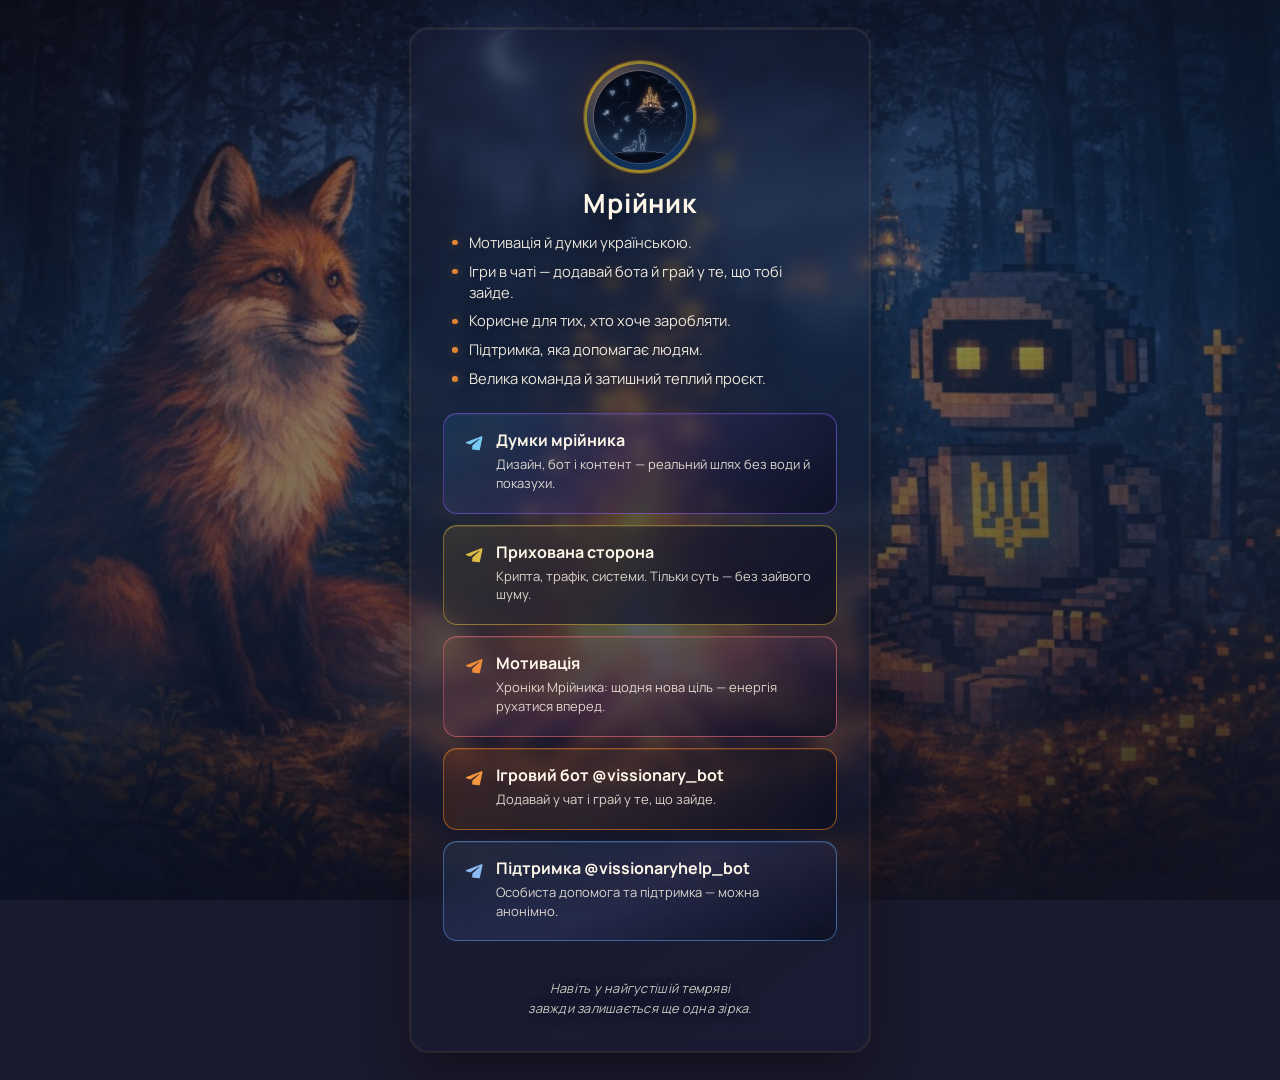
==== commit ed68cc19: "upd 11" ====
--- a/index.html
+++ b/index.html
@@ -153,101 +153,6 @@
         </li>
       </ul>
 
-      <section class="policy" aria-label="Політика Pinterest">
-        <details class="policy__accordion">
-          <summary class="policy__summary">
-            <span class="policy__summary-title">Політика</span>
-            <span class="policy__summary-hint">натисни, щоб розгорнути</span>
-          </summary>
-          <div class="policy__content">
-            <p class="policy__intro">
-              Ключові пункти з Pinterest Developer Guidelines і Connect app — коротко, щоб одразу розуміти вимоги.
-            </p>
-            <div class="policy__table-wrap">
-              <table class="policy__table">
-                <thead>
-                  <tr>
-                    <th>Розділ</th>
-                    <th>Що потрібно</th>
-                  </tr>
-                </thead>
-                <tbody>
-                  <tr>
-                    <td>1. Базові принципи</td>
-                    <td>
-                      Бути прозорими для користувача, працювати лише з авторизацією, не збирати логіни/паролі, не
-                      продавати дані, мати власну privacy policy.
-                    </td>
-                  </tr>
-                  <tr>
-                    <td>2. Дозволено робити</td>
-                    <td>
-                      Інтеграції для реклами, контенту, креативу, e-commerce, вимірювання ефективності та робочих
-                      інструментів для брендів/креаторів.
-                    </td>
-                  </tr>
-                  <tr>
-                    <td>3. Заборонено</td>
-                    <td>
-                      Автодії без згоди користувача, скрейпінг, обхід обмежень, фейкові інсайти, спам-інструменти,
-                      стимулювання неорганічної активності.
-                    </td>
-                  </tr>
-                  <tr>
-                    <td>4. Публікація контенту</td>
-                    <td>
-                      Якщо показуємо контент Pinterest — має бути видиме посилання назад на Pinterest, без перекриття та
-                      без викривлення оригіналу.
-                    </td>
-                  </tr>
-                  <tr>
-                    <td>5. Ads / аудиторії</td>
-                    <td>
-                      Потрібні чіткі повідомлення про використання даних, згода/opt-out, заборона використовувати дані
-                      Pinterest для таргету поза Pinterest.
-                    </td>
-                  </tr>
-                  <tr>
-                    <td>6. Anti-abuse</td>
-                    <td>
-                      Продукт не має допомагати зловживанням. Pinterest може обмежити або вимкнути застосунок за
-                      порушення.
-                    </td>
-                  </tr>
-                  <tr>
-                    <td>7. Connect app: старт</td>
-                    <td>
-                      Потрібен бізнес-акаунт, підтверджений email, прийняті Developer Terms, потім заявка на trial
-                      access у My apps.
-                    </td>
-                  </tr>
-                  <tr>
-                    <td>8. Redirect URI</td>
-                    <td>
-                      Redirect URI має точно збігатися з URI в налаштуваннях застосунку. Без додаткових редіректів на
-                      третій URL.
-                    </td>
-                  </tr>
-                  <tr>
-                    <td>9. OAuth 2.0 flow</td>
-                    <td>
-                      Authorization request → redirect handling → обмін code на access token → безпечне зберігання і
-                      оновлення токена.
-                    </td>
-                  </tr>
-                </tbody>
-              </table>
-            </div>
-            <p class="policy__source">
-              Джерела:
-              <a href="https://policy.pinterest.com/en-gb/developer-guidelines?utm_source=chatgpt.com" target="_blank" rel="noopener noreferrer">Developer Guidelines</a>
-              ·
-              <a href="https://developers.pinterest.com/docs/getting-started/connect-app/" target="_blank" rel="noopener noreferrer">Connect app</a>
-            </p>
-          </div>
-        </details>
-      </section>
-
       <footer class="site-footer">
         <p class="site-footer__quote">
           Навіть у найгустішій темряві завжди залишається ще одна зірка.
--- a/styles.css
+++ b/styles.css
@@ -375,16 +375,19 @@
 }
 
 .avatar {
-  width: 96px;
-  height: 96px;
-  margin: 0 auto 0.85rem;
+  width: 112px;
+  height: 112px;
+  margin: 0 auto 0.7rem;
+  padding: 6px;
   border-radius: 50%;
   border: 3px solid rgba(241, 196, 15, 0.55);
   box-shadow:
     0 0 0 1px rgba(230, 126, 34, 0.35),
     0 10px 36px rgba(0, 0, 0, 0.45),
     0 0 32px rgba(230, 126, 34, 0.2);
-  background: var(--navy);
+  background:
+    radial-gradient(circle at 30% 30%, rgba(255, 172, 92, 0.4), transparent 58%),
+    linear-gradient(155deg, var(--navy), var(--forest));
   overflow: hidden;
 }
 
@@ -392,8 +395,10 @@
   width: 100%;
   height: 100%;
   display: block;
+  border-radius: 50%;
+  border: 1px solid rgba(255, 255, 255, 0.18);
   object-fit: cover;
-  object-position: center 28%;
+  object-position: center 36%;
 }
 
 .profile__title {
@@ -405,16 +410,16 @@
 }
 
 .profile__list {
-  margin: 0.65rem 0 0;
+  margin: 0.5rem 0 0;
   padding: 0;
   list-style: none;
   width: 100%;
-  max-width: 22.5rem;
+  max-width: 23.5rem;
   margin-inline: auto;
   text-align: left;
-  font-size: 0.875rem;
+  font-size: 0.92rem;
   font-weight: 400;
-  line-height: 1.45;
+  line-height: 1.42;
   opacity: 0.92;
 }
 
@@ -668,108 +673,6 @@
 }
 
 /* --------------------------------------------------------------------------
-   Блок "Політика" (Pinterest)
-   -------------------------------------------------------------------------- */
-.policy {
-  width: 100%;
-  margin-top: 0.15rem;
-.policy__accordion {
-  border: 1px solid rgba(189, 167, 255, 0.4);
-  border-radius: 14px;
-  background: linear-gradient(
-    140deg,
-    rgba(111, 66, 193, 0.18) 0%,
-    rgba(38, 51, 110, 0.2) 45%,
-    rgba(16, 18, 40, 0.74) 100%
-  );
-  box-shadow: inset 0 1px 0 rgba(196, 181, 253, 0.14);
-  overflow: hidden;
-}
-
-.policy__summary {
-  cursor: pointer;
-  list-style: none;
-  padding: 0.95rem 1rem;
-  display: flex;
-  justify-content: space-between;
-  align-items: baseline;
-  gap: 0.75rem;
-}
-
-.policy__summary::-webkit-details-marker {
-  display: none;
-}
-
-.policy__summary-title {
-  font-size: 1.05rem;
-  font-weight: 700;
-  letter-spacing: 0.03em;
-}
-
-.policy__summary-hint {
-  font-size: 0.72rem;
-  opacity: 0.72;
-}
-
-.policy__content {
-  padding: 0 1rem 1rem;
-}
-
-.policy__intro {
-  margin: 0.1rem 0 0.75rem;
-  font-size: 0.8rem;
-  line-height: 1.45;
-  opacity: 0.86;
-}
-
-.policy__table-wrap {
-  overflow-x: auto;
-  border-radius: 10px;
-}
-
-.policy__table {
-  width: 100%;
-  border-collapse: collapse;
-  font-size: 0.76rem;
-  line-height: 1.4;
-  background: rgba(16, 20, 44, 0.72);
-}
-
-.policy__table th,
-.policy__table td {
-  border: 1px solid rgba(196, 181, 253, 0.22);
-  padding: 0.5rem 0.55rem;
-  text-align: left;
-  vertical-align: top;
-}
-
-.policy__table th {
-  background: rgba(77, 53, 134, 0.4);
-  font-size: 0.72rem;
-  letter-spacing: 0.02em;
-}
-
-.policy__table td:first-child {
-  width: 34%;
-  color: #ddd6fe;
-  font-weight: 600;
-}
-
-.policy__source {
-  margin: 0.62rem 0 0;
-  font-size: 0.74rem;
-  opacity: 0.92;
-}
-
-.policy__source a {
-  color: #c4b5fd;
-}
-
-.policy__source a:hover {
-  color: #ddd6fe;
-}
-
-/* --------------------------------------------------------------------------
    Підвал
    -------------------------------------------------------------------------- */
 .site-footer {
